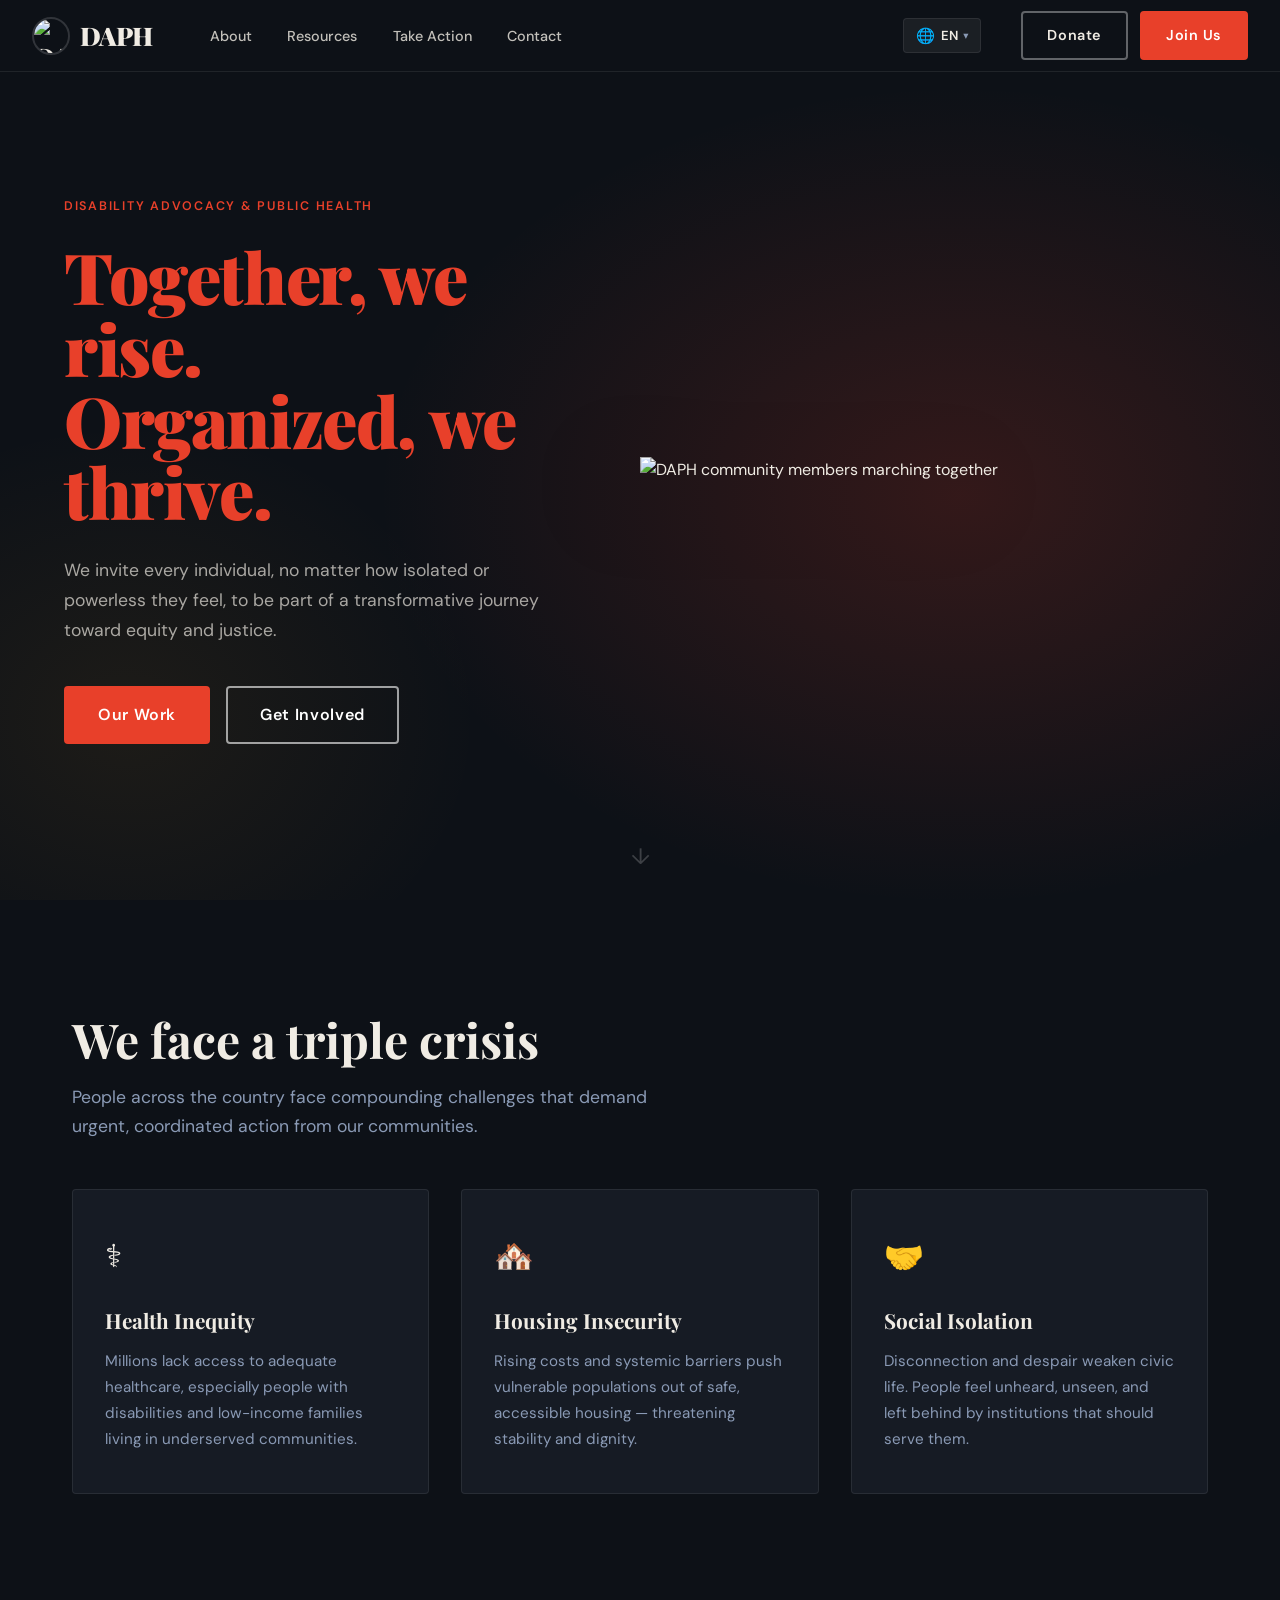
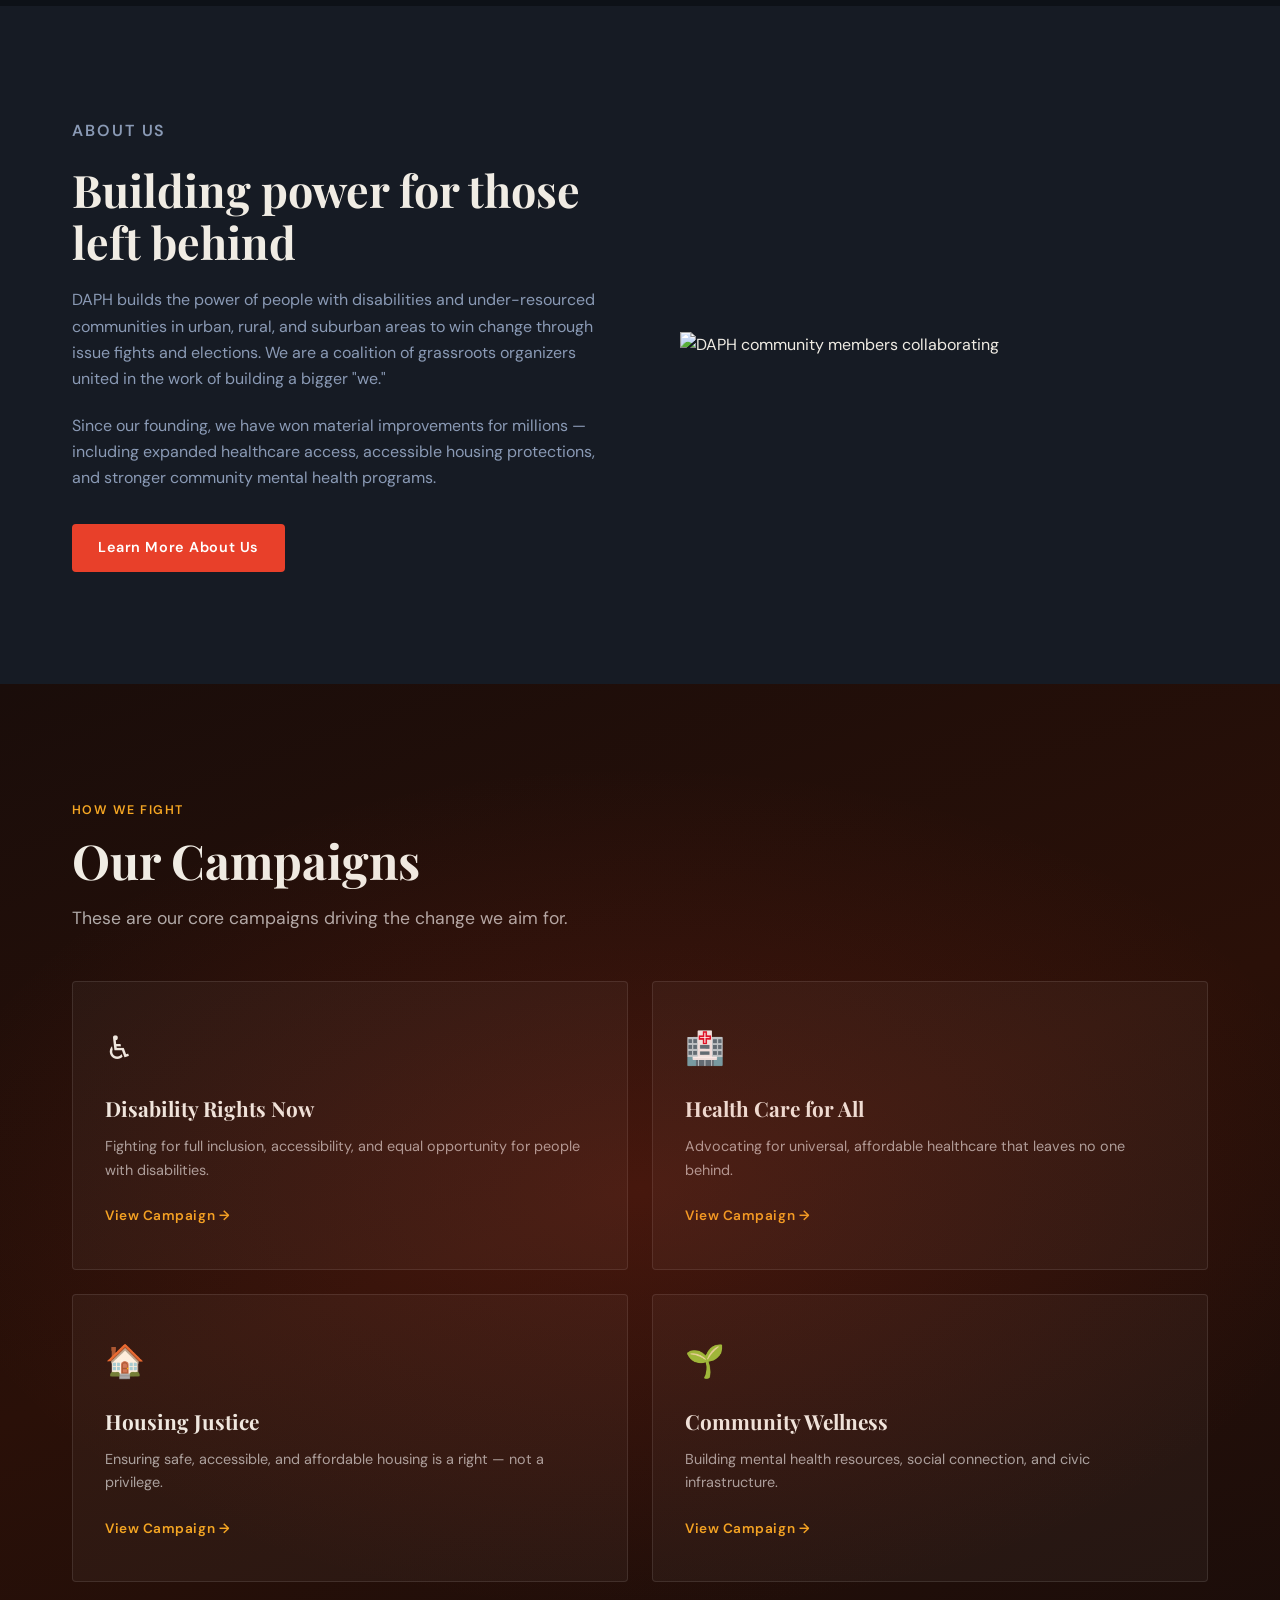
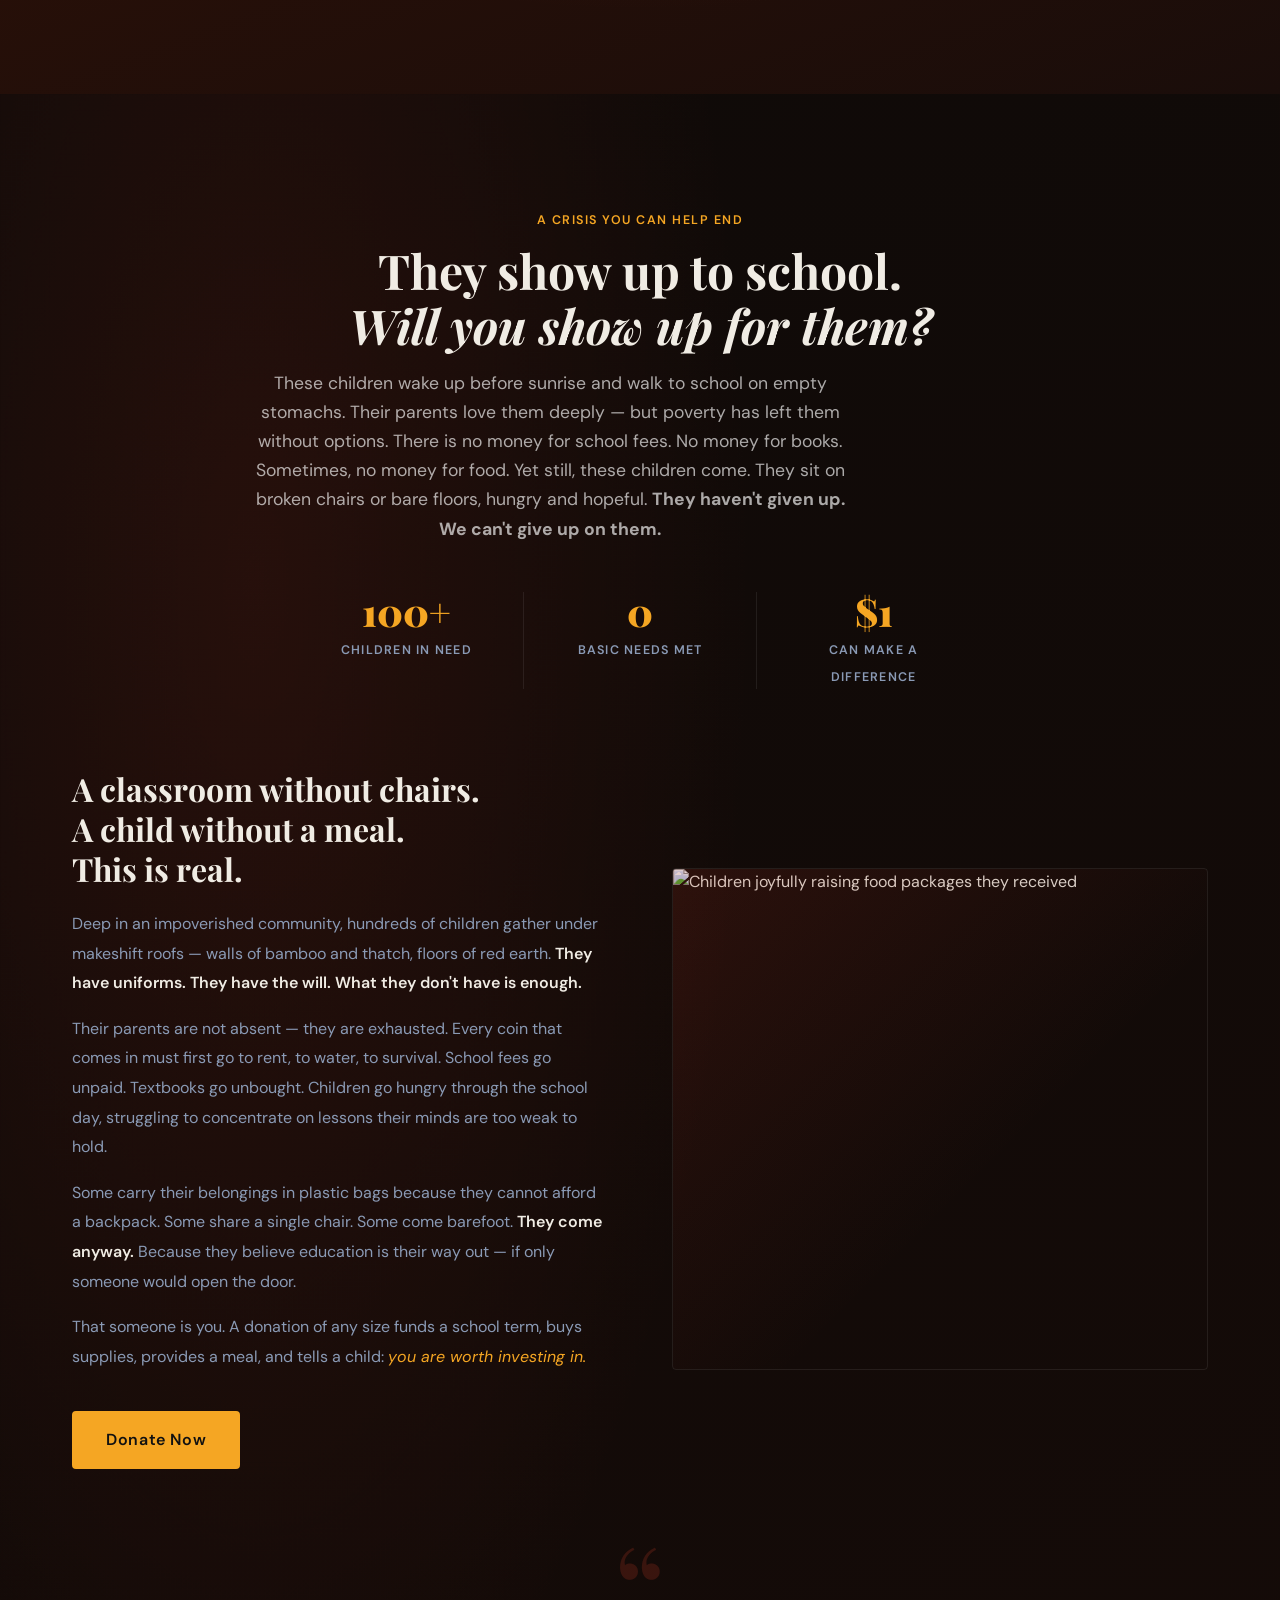
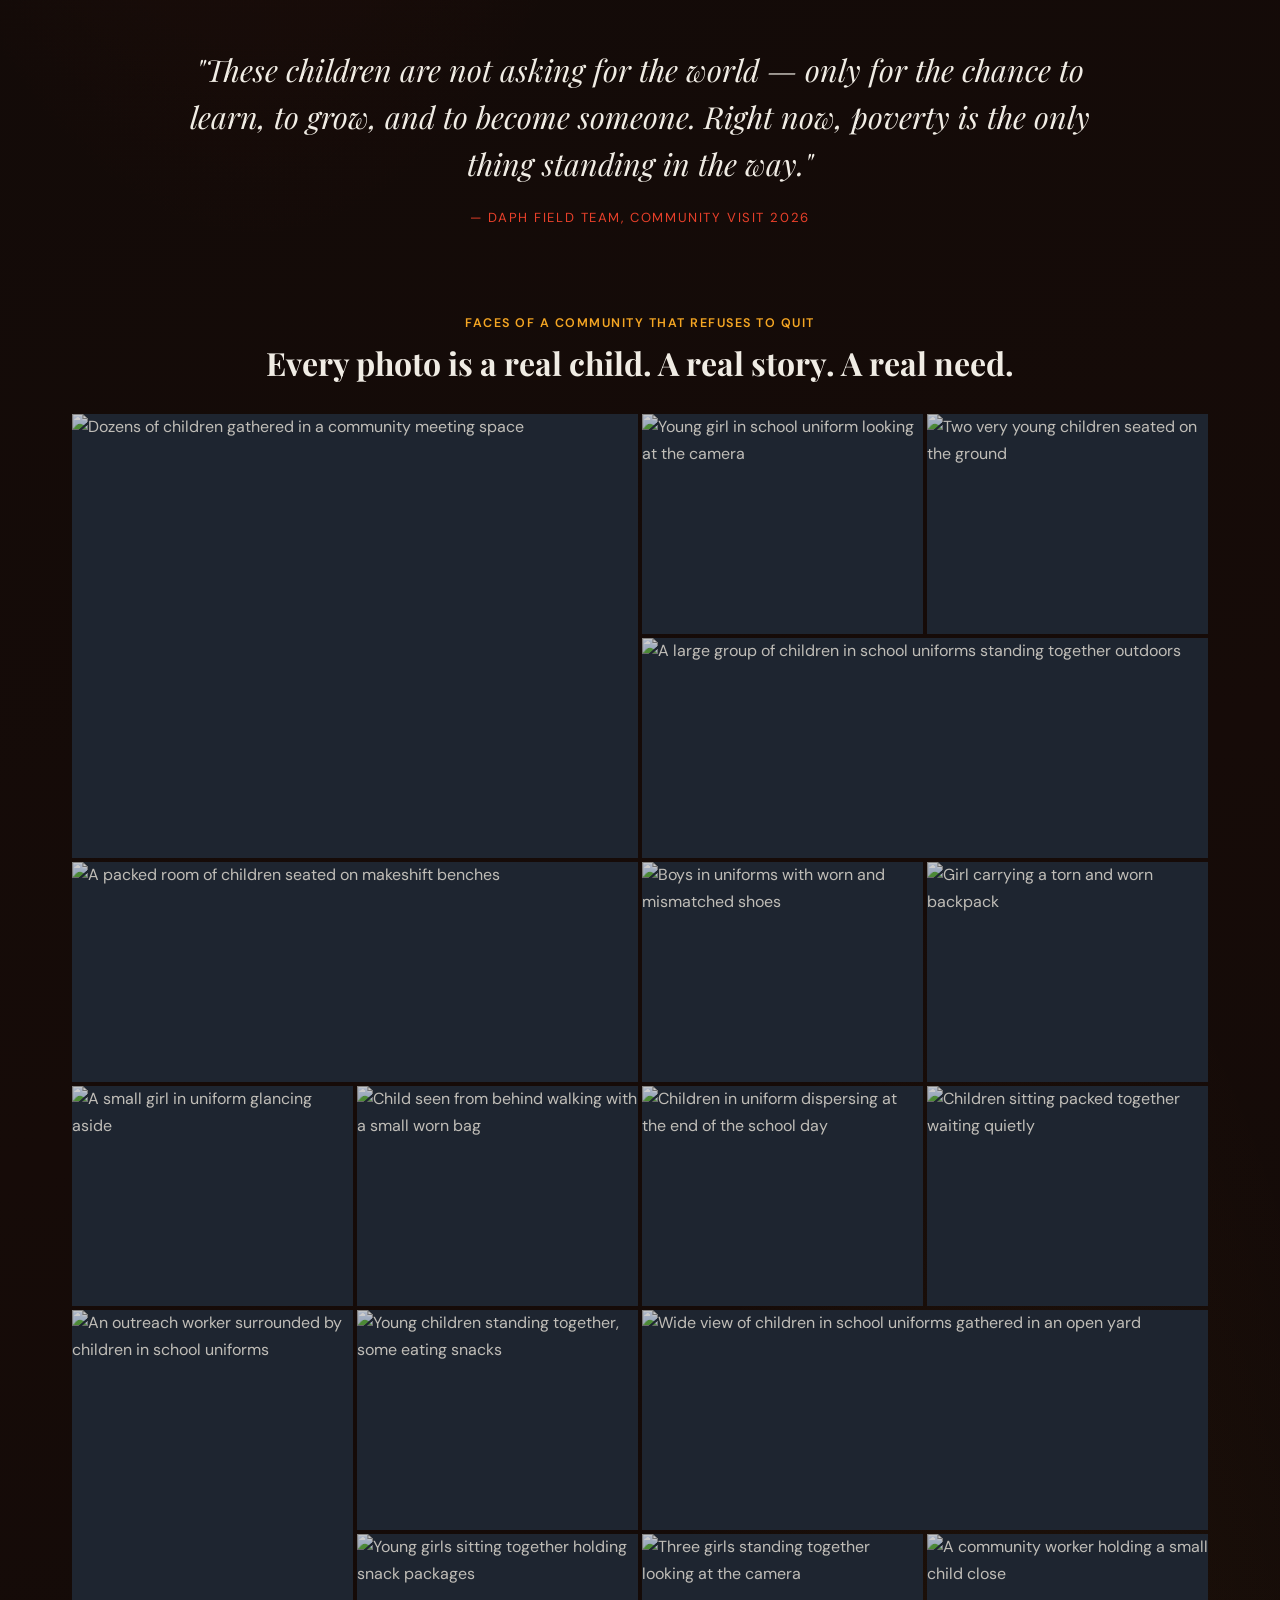
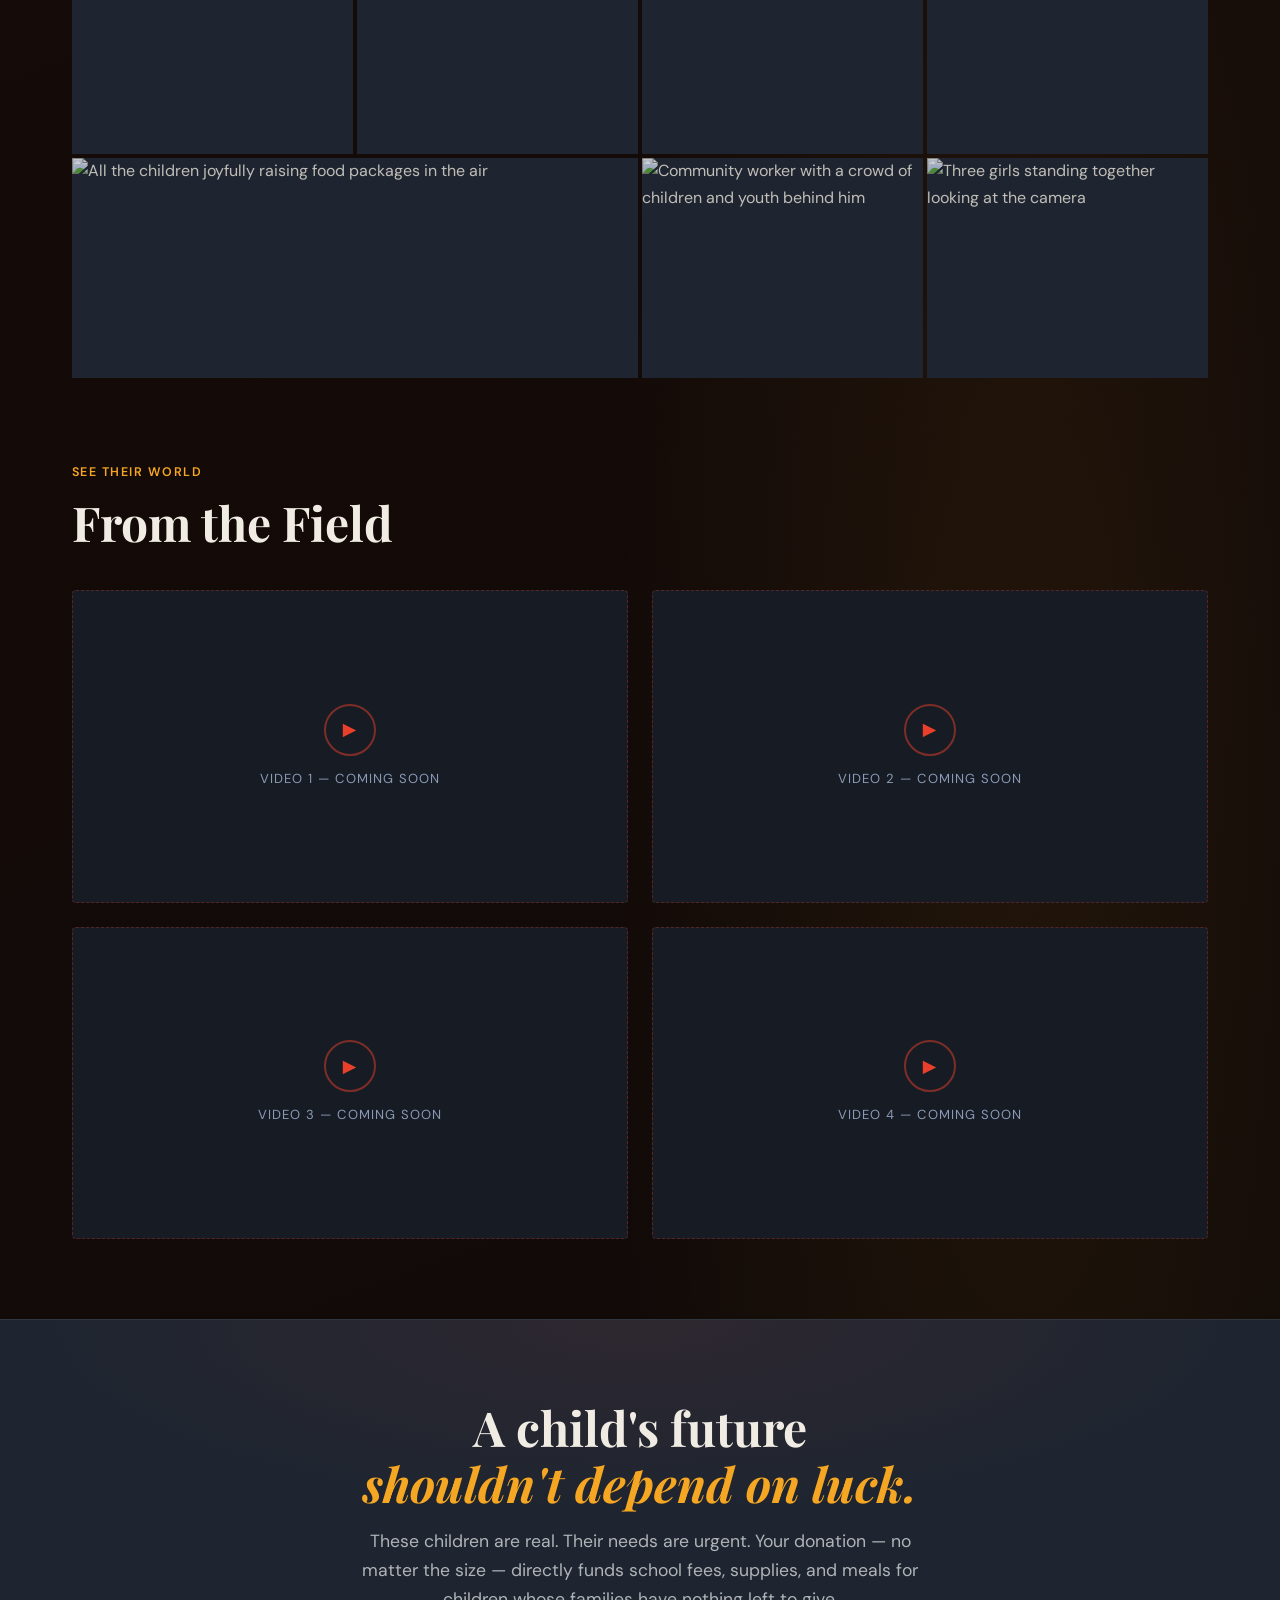
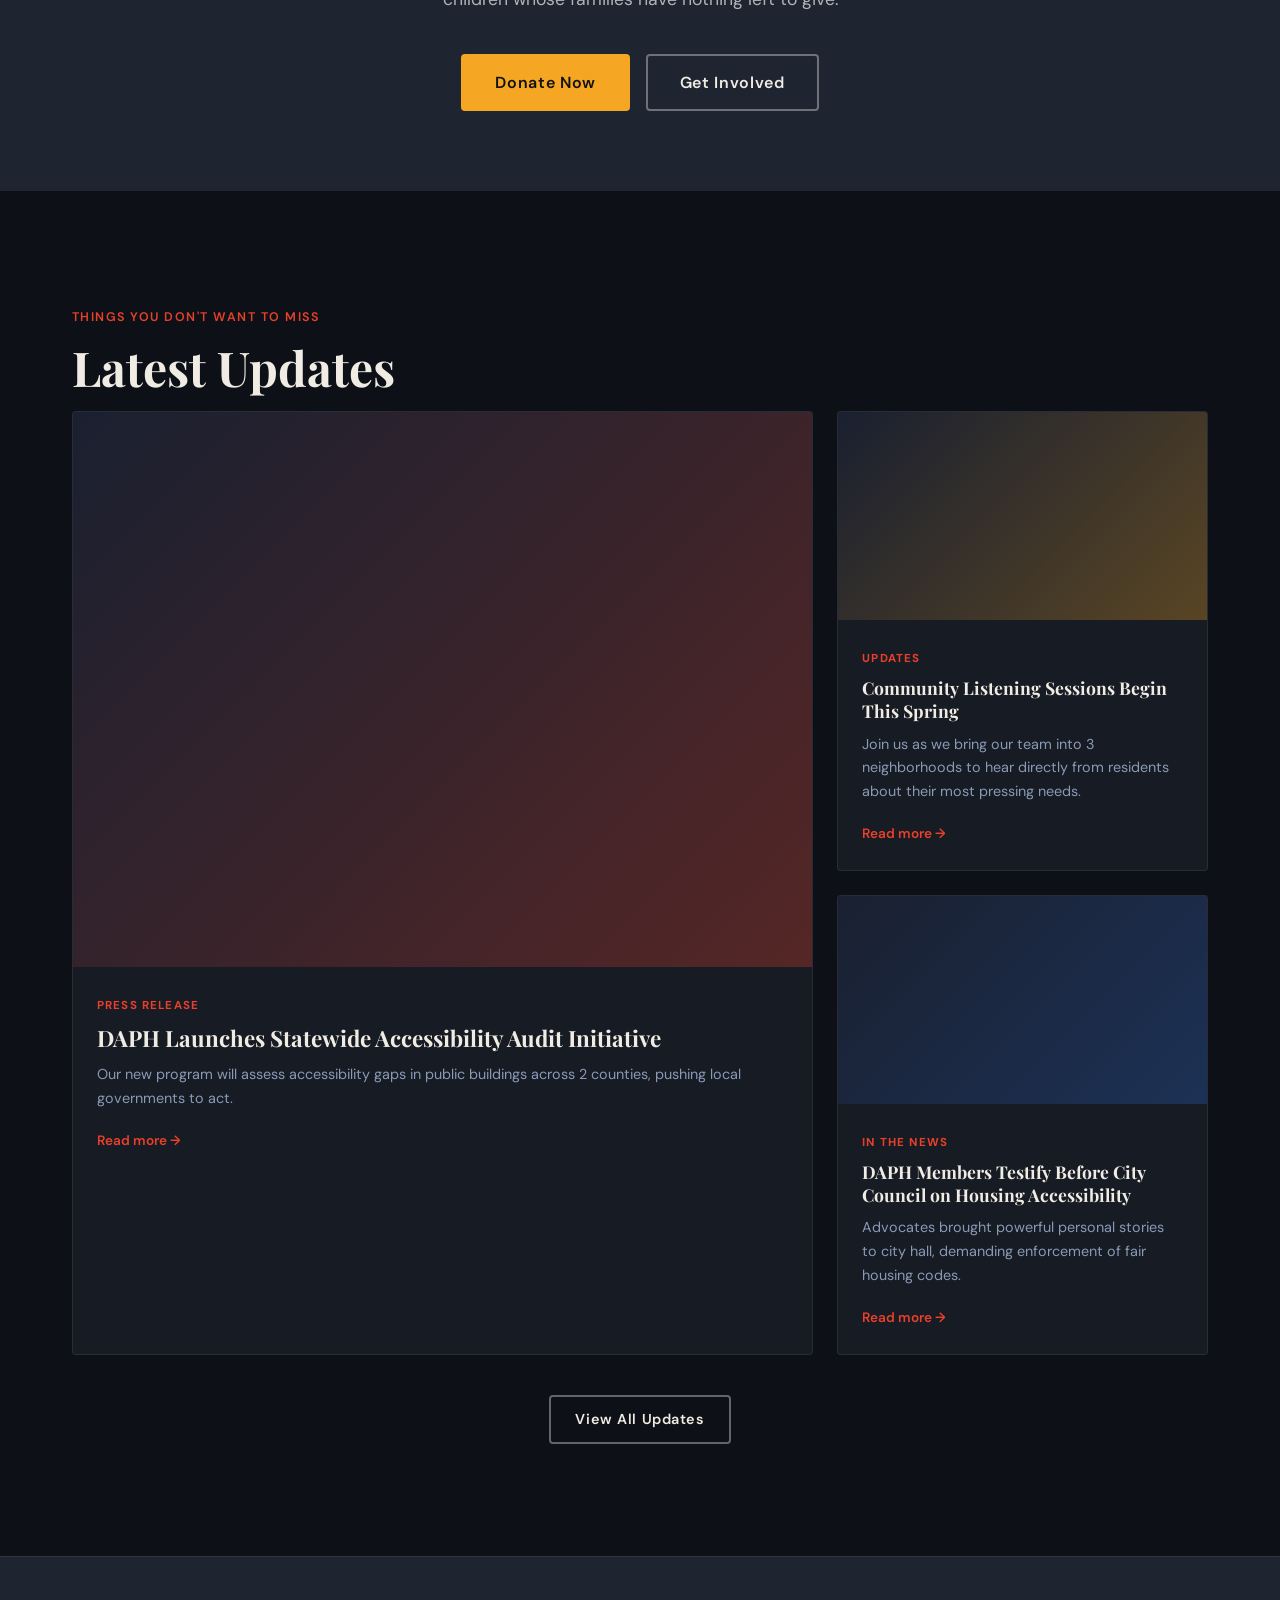
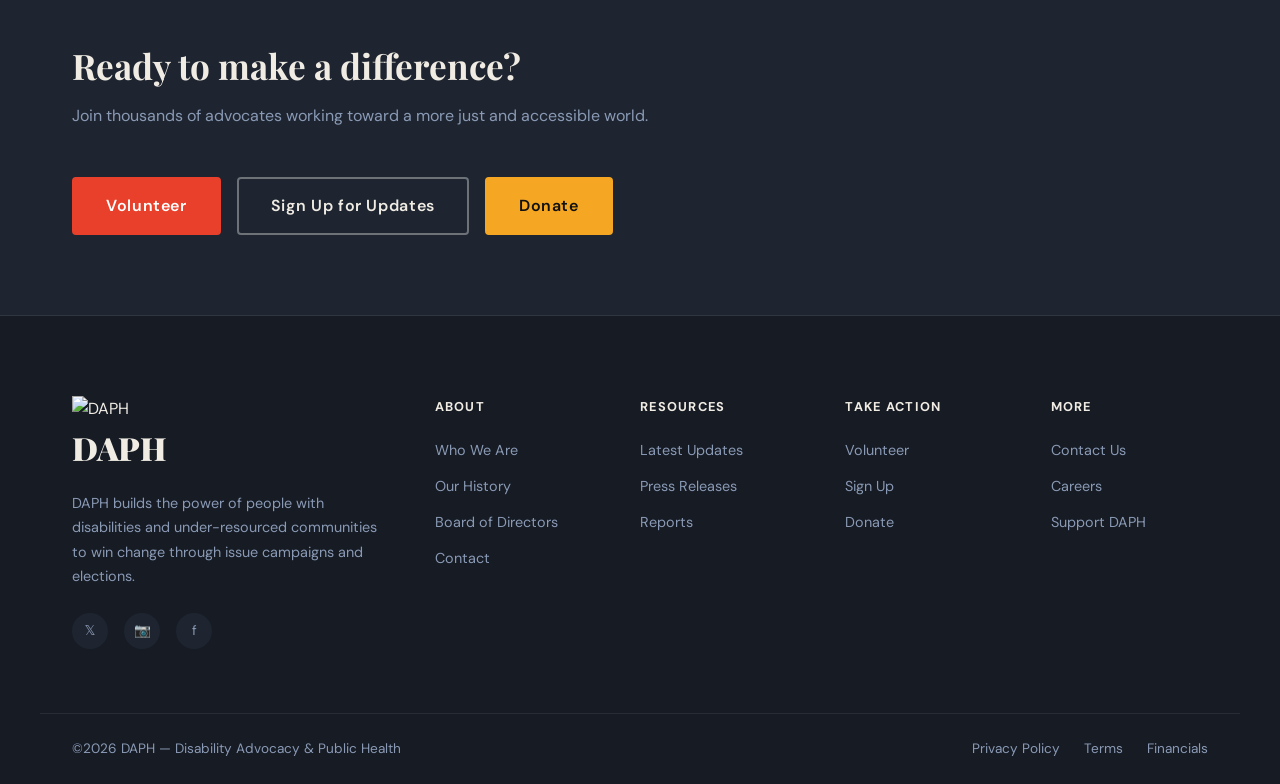
==== index.html @ 79fcbf6e "more images" ====
<!doctype html>
<html lang="en">
  <head>
    <meta charset="UTF-8" />
    <meta name="viewport" content="width=device-width, initial-scale=1.0" />
    <title>DAPH — Together We Rise</title>
    <link rel="preconnect" href="https://fonts.googleapis.com" />
    <link rel="preconnect" href="https://fonts.gstatic.com" crossorigin />
    <link
      href="https://fonts.googleapis.com/css2?family=Playfair+Display:wght@700;900&family=DM+Sans:wght@400;500;600&display=swap"
      rel="stylesheet"
    />
    <link rel="stylesheet" href="css/style.css" />
  </head>
  <body>
    <!-- ===== NAVBAR ===== -->
    <header class="navbar" id="navbar">
      <div class="navbar__inner">
        <a href="index.html" class="navbar__logo">
          <img
            src="assets/images/logo1.png"
            alt="DAPH logo"
            class="navbar__logo-img"
          />
          DAPH
        </a>

        <nav class="navbar__nav" id="mainNav">
          <ul class="nav-list">
            <li class="nav-item has-dropdown">
              <a href="about.html" data-i18n="nav.about">About</a>
              <ul class="dropdown">
                <li>
                  <a href="about.html#who" data-i18n="nav.who">Who We Are</a>
                </li>
                <li>
                  <a href="about.html#history" data-i18n="nav.history"
                    >Our History</a
                  >
                </li>
                <li>
                  <a href="about.html#board" data-i18n="nav.board"
                    >Board of Directors</a
                  >
                </li>
              </ul>
            </li>

            <li class="nav-item has-dropdown">
              <a href="news.html" data-i18n="nav.resources">Resources</a>
              <ul class="dropdown">
                <li>
                  <a href="news.html" data-i18n="nav.updates">Latest Updates</a>
                </li>
                <li>
                  <a href="news.html#press" data-i18n="nav.press"
                    >Press Releases</a
                  >
                </li>
                <li>
                  <a href="news.html#reports" data-i18n="nav.reports"
                    >Reports</a
                  >
                </li>
              </ul>
            </li>

            <li class="nav-item has-dropdown">
              <a href="volunteer.html" data-i18n="nav.action">Take Action</a>
              <ul class="dropdown">
                <li>
                  <a href="volunteer.html" data-i18n="nav.volunteer"
                    >Volunteer</a
                  >
                </li>
                <li>
                  <a href="volunteer.html#signup" data-i18n="nav.signup"
                    >Sign Up</a
                  >
                </li>
                <li><a href="donate.html" data-i18n="nav.donate">Donate</a></li>
              </ul>
            </li>

            <li class="nav-item">
              <a href="contact.html" data-i18n="nav.contact">Contact</a>
            </li>
          </ul>
        </nav>

        <!-- Language Switcher -->
        <div class="lang-switcher" id="langSwitcher">
          <button
            class="lang-switcher__btn"
            id="langBtn"
            aria-label="Change language"
          >
            <span class="lang-switcher__globe">🌐</span>
            <span class="lang-switcher__current" id="langCurrent">EN</span>
            <span class="lang-switcher__arrow">▾</span>
          </button>
          <ul class="lang-switcher__dropdown" id="langDropdown">
            <li><button data-lang="en" class="active">🇺🇸 English</button></li>
            <li><button data-lang="es">🇪🇸 Español</button></li>
            <li><button data-lang="fr">🇫🇷 Français</button></li>
            <li><button data-lang="ht">🇭🇹 Kreyòl Ayisyen</button></li>
          </ul>
        </div>

        <div class="navbar__cta">
          <a href="donate.html" class="btn btn--outline" data-i18n="nav.donate"
            >Donate</a
          >
          <a href="volunteer.html" class="btn btn--primary" data-i18n="cta.join"
            >Join Us</a
          >
        </div>

        <button class="hamburger" id="hamburger" aria-label="Toggle menu">
          <span></span><span></span><span></span>
        </button>
      </div>
    </header>

    <!-- ===== HERO ===== -->
    <div style="background: var(--color-bg); overflow: hidden">
      <section class="hero" id="home">
        <div class="hero__bg"></div>
        <div class="hero__content">
          <p class="hero__eyebrow" data-i18n="hero.eyebrow">
            Disability Advocacy &amp; Public Health
          </p>
          <h1 class="hero__heading">
            <span data-i18n="hero.heading">Together, we rise.</span><br />
            <span class="hero__heading-accent" data-i18n="hero.heading2"
              >Organized, we thrive.</span
            >
          </h1>
          <p class="hero__sub" data-i18n="hero.sub">
            We invite every individual, no matter how isolated or powerless they
            feel, to be part of a transformative journey toward equity and
            justice.
          </p>
          <div class="hero__actions">
            <a
              href="about.html"
              class="btn btn--primary btn--lg"
              data-i18n="hero.btnWork"
              >Our Work</a
            >
            <a
              href="volunteer.html"
              class="btn btn--outline-light btn--lg"
              data-i18n="hero.btnInvolved"
              >Get Involved</a
            >
          </div>
        </div>
        <div class="hero__image">
          <img
            src="assets/images/daph3.png"
            alt="DAPH community members marching together"
          />
        </div>
        <div class="hero__scroll-hint">↓</div>
      </section>
    </div>

    <!-- ===== TRIPLE CRISIS ===== -->
    <section class="crisis" id="issues">
      <div class="container">
        <h2 class="section-heading" data-i18n="crisis.heading">
          We face a triple crisis
        </h2>
        <p class="section-sub" data-i18n="crisis.sub">
          People across the country face compounding challenges that demand
          urgent, coordinated action from our communities.
        </p>
        <div class="crisis__grid">
          <div class="crisis__card">
            <div class="crisis__icon">⚕️</div>
            <h3 data-i18n="crisis.card1.title">Health Inequity</h3>
            <p data-i18n="crisis.card1.body">
              Millions lack access to adequate healthcare, especially people
              with disabilities and low-income families living in underserved
              communities.
            </p>
          </div>
          <div class="crisis__card">
            <div class="crisis__icon">🏘️</div>
            <h3 data-i18n="crisis.card2.title">Housing Insecurity</h3>
            <p data-i18n="crisis.card2.body">
              Rising costs and systemic barriers push vulnerable populations out
              of safe, accessible housing — threatening stability and dignity.
            </p>
          </div>
          <div class="crisis__card">
            <div class="crisis__icon">🤝</div>
            <h3 data-i18n="crisis.card3.title">Social Isolation</h3>
            <p data-i18n="crisis.card3.body">
              Disconnection and despair weaken civic life. People feel unheard,
              unseen, and left behind by institutions that should serve them.
            </p>
          </div>
        </div>
      </div>
    </section>

    <!-- ===== ABOUT PREVIEW ===== -->
    <section class="about" id="about">
      <div class="container about__inner">
        <div class="about__text">
          <p class="label" data-i18n="about.label">About Us</p>
          <h2 data-i18n="about.heading">
            Building power for those left behind
          </h2>
          <p data-i18n="about.body1">
            DAPH builds the power of people with disabilities and
            under-resourced communities in urban, rural, and suburban areas to
            win change through issue fights and elections. We are a coalition of
            grassroots organizers united in the work of building a bigger "we."
          </p>
          <p data-i18n="about.body2">
            Since our founding, we have won material improvements for millions —
            including expanded healthcare access, accessible housing
            protections, and stronger community mental health programs.
          </p>
          <a href="about.html" class="btn btn--primary" data-i18n="about.btn"
            >Learn More About Us</a
          >
        </div>
        <div class="about__image">
          <img
            src="assets/images/daph-community4.png"
            alt="DAPH community members collaborating"
            style="mix-blend-mode: lighten"
          />
        </div>
      </div>
    </section>

    <!-- ===== CAMPAIGNS ===== -->
    <section class="campaigns" id="work">
      <div class="container">
        <p class="label label--light" data-i18n="campaigns.label">
          How We Fight
        </p>
        <h2
          class="section-heading section-heading--light"
          data-i18n="campaigns.heading"
        >
          Our Campaigns
        </h2>
        <p class="section-sub section-sub--light" data-i18n="campaigns.sub">
          These are our core campaigns driving the change we aim for.
        </p>
        <div class="campaigns__grid">
          <a href="about.html" class="campaign-card">
            <div class="campaign-card__icon">♿</div>
            <h3 data-i18n="campaigns.card1.title">Disability Rights Now</h3>
            <p data-i18n="campaigns.card1.body">
              Fighting for full inclusion, accessibility, and equal opportunity
              for people with disabilities.
            </p>
            <span class="campaign-card__link" data-i18n="campaigns.view"
              >View Campaign →</span
            >
          </a>
          <a href="about.html" class="campaign-card">
            <div class="campaign-card__icon">🏥</div>
            <h3 data-i18n="campaigns.card2.title">Health Care for All</h3>
            <p data-i18n="campaigns.card2.body">
              Advocating for universal, affordable healthcare that leaves no one
              behind.
            </p>
            <span class="campaign-card__link" data-i18n="campaigns.view"
              >View Campaign →</span
            >
          </a>
          <a href="about.html" class="campaign-card">
            <div class="campaign-card__icon">🏠</div>
            <h3 data-i18n="campaigns.card3.title">Housing Justice</h3>
            <p data-i18n="campaigns.card3.body">
              Ensuring safe, accessible, and affordable housing is a right — not
              a privilege.
            </p>
            <span class="campaign-card__link" data-i18n="campaigns.view"
              >View Campaign →</span
            >
          </a>
          <a href="about.html" class="campaign-card">
            <div class="campaign-card__icon">🌱</div>
            <h3 data-i18n="campaigns.card4.title">Community Wellness</h3>
            <p data-i18n="campaigns.card4.body">
              Building mental health resources, social connection, and civic
              infrastructure.
            </p>
            <span class="campaign-card__link" data-i18n="campaigns.view"
              >View Campaign →</span
            >
          </a>
        </div>
      </div>
    </section>
    <!-- ===== CHILDREN IN NEED ===== -->
    <section class="children" id="children">
      <div class="container">
        <!-- Header -->
        <div class="children__header">
          <p class="label label--light">A Crisis You Can Help End</p>
          <h2 class="section-heading section-heading--light">
            They show up to school.<br />
            <em>Will you show up for them?</em>
          </h2>
          <p class="section-sub section-sub--light">
            These children wake up before sunrise and walk to school on empty
            stomachs. Their parents love them deeply — but poverty has left them
            without options. There is no money for school fees. No money for
            books. Sometimes, no money for food. Yet still, these children come.
            They sit on broken chairs or bare floors, hungry and hopeful.
            <strong>They haven't given up. We can't give up on them.</strong>
          </p>
        </div>

        <!-- Stats -->
        <div class="children__stats">
          <div class="children__stat">
            <span class="children__stat-num">100+</span>
            <span class="children__stat-label">Children in Need</span>
          </div>
          <div class="children__stat">
            <span class="children__stat-num">0</span>
            <span class="children__stat-label">Basic Needs Met</span>
          </div>
          <div class="children__stat">
            <span class="children__stat-num">$1</span>
            <span class="children__stat-label">Can Make a Difference</span>
          </div>
        </div>

        <!-- Narrative + Hero Image -->
        <div class="children__narrative">
          <div class="children__story">
            <h3>
              A classroom without chairs.<br />A child without a meal.<br />This
              is real.
            </h3>
            <p>
              Deep in an impoverished community, hundreds of children gather
              under makeshift roofs — walls of bamboo and thatch, floors of red
              earth.
              <strong
                >They have uniforms. They have the will. What they don't have is
                enough.</strong
              >
            </p>
            <p>
              Their parents are not absent — they are exhausted. Every coin that
              comes in must first go to rent, to water, to survival. School fees
              go unpaid. Textbooks go unbought. Children go hungry through the
              school day, struggling to concentrate on lessons their minds are
              too weak to hold.
            </p>
            <p>
              Some carry their belongings in plastic bags because they cannot
              afford a backpack. Some share a single chair. Some come barefoot.
              <strong>They come anyway.</strong> Because they believe education
              is their way out — if only someone would open the door.
            </p>
            <p>
              That someone is you. A donation of any size funds a school term,
              buys supplies, provides a meal, and tells a child:
              <em class="children__accent">you are worth investing in.</em>
            </p>
            <a href="donate.html" class="btn btn--accent btn--lg">Donate Now</a>
          </div>
          <div class="children__hero-img">
            <img
              src="assets/images/children/PHOTO-2026-03-30-09-11-39_4_.jpeg"
              alt="Children joyfully raising food packages they received"
            />
          </div>
        </div>

        <!-- Quote Callout -->
        <div class="children__quote">
          <blockquote>
            "These children are not asking for the world — only for the chance
            to learn, to grow, and to become someone. Right now, poverty is the
            only thing standing in the way."
          </blockquote>
          <cite>— DAPH Field Team, Community Visit 2026</cite>
        </div>

        <!-- Gallery Header -->
        <div class="children__gallery-header">
          <p class="label label--light">
            Faces of a Community That Refuses to Quit
          </p>
          <h3 class="section-heading section-heading--light">
            Every photo is a real child. A real story. A real need.
          </h3>
        </div>

        <!-- Photo Grid — 19 images, 4-column, zero empty cells
             Row layout (cols must sum to 4 per row):
             R1:  large(2) + 1 + 1          = 4  [large spans 2 rows → occupies R1+R2 cols 1-2]
             R2:  (large cont.) + wide(2)   = 4
             R3:  wide(2) + 1 + 1           = 4
             R4:  1 + 1 + 1 + 1             = 4
             R5:  tall(1, 2rows) + 1 + wide(2) = 4  [tall spans R5+R6 col 1]
             R6:  (tall cont.) + 1 + 1 + 1  = 4
             R7:  wide(2) + 1 + 1           = 4
        -->
        <div class="children__grid">
          <!-- R1+R2: large (cols 1-2, rows 1-2) | R1 col3 | R1 col4 -->
          <div class="children__cell children__cell--large">
            <img
              src="assets/images/children/PHOTO-2026-03-30-09-11-38_5_.jpeg"
              alt="Dozens of children gathered in a community meeting space"
            />
            <div class="children__cell-caption">
              A single gathering holds over a hundred children — all waiting for
              a chance at school.
            </div>
          </div>
          <div class="children__cell">
            <img
              src="assets/images/children/PHOTO-2026-03-30-09-11-39.jpeg"
              alt="Young girl in school uniform looking at the camera"
            />
            <div class="children__cell-caption">
              She arrives in her uniform every morning. She has no desk to sit
              at.
            </div>
          </div>
          <div class="children__cell">
            <img
              src="assets/images/children/PHOTO-2026-03-30-09-11-38_4_.jpeg"
              alt="Two very young children seated on the ground"
            />
            <div class="children__cell-caption">
              Too young to understand why, old enough to feel it.
            </div>
          </div>

          <!-- R2 cont: (large still occupies cols 1-2) | wide (cols 3-4) -->
          <div class="children__cell children__cell--wide">
            <img
              src="assets/images/children/PHOTO-2026-03-30-09-11-38.jpeg"
              alt="A large group of children in school uniforms standing together outdoors"
            />
            <div class="children__cell-caption">
              Dozens of students — each one a future waiting to be funded.
            </div>
          </div>

          <!-- R3: wide(cols 1-2) | 1 | 1 -->
          <div class="children__cell children__cell--wide">
            <img
              src="assets/images/children/PHOTO-2026-03-30-09-11-38_3_.jpeg"
              alt="A packed room of children seated on makeshift benches"
            />
            <div class="children__cell-caption">
              A room full of children — the only classroom they have.
            </div>
          </div>
          <div class="children__cell">
            <img
              src="assets/images/children/PHOTO-2026-03-30-09-11-37_3_.jpeg"
              alt="Boys in uniforms with worn and mismatched shoes"
            />
            <div class="children__cell-caption">
              Their shoes tell the whole story — worn through, mismatched, but
              still here.
            </div>
          </div>
          <div class="children__cell">
            <img
              src="assets/images/children/PHOTO-2026-03-30-09-11-38_1_.jpeg"
              alt="Girl carrying a torn and worn backpack"
            />
            <div class="children__cell-caption">
              Her backpack is falling apart. She carries it anyway.
            </div>
          </div>

          <!-- R4: 1 + 1 + 1 + 1 -->
          <div class="children__cell">
            <img
              src="assets/images/children/PHOTO-2026-03-30-09-11-39_1_.jpeg"
              alt="A small girl in uniform glancing aside"
            />
            <div class="children__cell-caption">
              She showed up. That takes more courage than most of us will ever
              know.
            </div>
          </div>
          <div class="children__cell">
            <img
              src="assets/images/children/PHOTO-2026-03-30-09-11-39_2_.jpeg"
              alt="Child seen from behind walking with a small worn bag"
            />
            <div class="children__cell-caption">
              Walking to school with everything they own in a single bag.
            </div>
          </div>
          <div class="children__cell">
            <img
              src="assets/images/children/PHOTO-2026-03-30-09-11-38_2_.jpeg"
              alt="Children in uniform dispersing at the end of the school day"
            />
            <div class="children__cell-caption">
              At the end of the day, they walk home to uncertain meals and
              uncertain tomorrows.
            </div>
          </div>
          <div class="children__cell">
            <img
              src="assets/images/children/PHOTO-2026-03-30-09-11-38_7_.jpeg"
              alt="Children sitting packed together waiting quietly"
            />
            <div class="children__cell-caption">
              They wait. Patient, quiet. Hoping today someone will say yes.
            </div>
          </div>

          <!-- R5+R6: tall (col 1, rows 5-6) | R5 col2 | wide (cols 3-4) -->
          <div class="children__cell children__cell--tall">
            <img
              src="assets/images/children/PHOTO-2026-03-30-09-11-36.jpeg"
              alt="An outreach worker surrounded by children in school uniforms"
            />
            <div class="children__cell-caption">
              Meeting them where they are — on the red-earth roads they walk
              every day.
            </div>
          </div>
          <div class="children__cell">
            <img
              src="assets/images/children/PHOTO-2026-03-30-09-11-38_6_.jpeg"
              alt="Young children standing together, some eating snacks"
            />
            <div class="children__cell-caption">
              For some, the snack they receive here is the only food they'll eat
              today.
            </div>
          </div>
          <div class="children__cell children__cell--wide">
            <img
              src="assets/images/children/PHOTO-2026-03-30-09-11-37.jpeg"
              alt="Wide view of children in school uniforms gathered in an open yard"
            />
            <div class="children__cell-caption">
              This many children. This many futures. This much potential — if
              only we act.
            </div>
          </div>

          <!-- R6 cont: (tall still col 1) | 1 + 1 + 1 -->
          <div class="children__cell">
            <img
              src="assets/images/children/PHOTO-2026-03-30-09-11-39_3_.jpeg"
              alt="Young girls sitting together holding snack packages"
            />
            <div class="children__cell-caption">
              Side by side — because together, there's at least warmth.
            </div>
          </div>
          <div class="children__cell">
            <img
              src="assets/images/children/PHOTO-2026-03-30-09-11-37_1_.jpeg"
              alt="Three girls standing together looking at the camera"
            />
            <div class="children__cell-caption">
              Three friends. Three school fees their families cannot pay.
            </div>
          </div>
          <div class="children__cell">
            <img
              src="assets/images/children/PHOTO-2026-03-30-09-11-37_4_.jpeg"
              alt="A community worker holding a small child close"
            />
            <div class="children__cell-caption">
              Every child deserves someone who shows up for them. You can be
              that person.
            </div>
          </div>

          <!-- R7: wide(cols 1-2) | 1 | 1 -->
          <div class="children__cell children__cell--wide">
            <img
              src="assets/images/children/PHOTO-2026-03-30-09-11-39_4_.jpeg"
              alt="All the children joyfully raising food packages in the air"
            />
            <div class="children__cell-caption">
              This is what hope looks like. Imagine what it looks like when they
              receive a school term instead.
            </div>
          </div>
          <div class="children__cell">
            <img
              src="assets/images/children/PHOTO-2026-03-30-09-11-37_2_.jpeg"
              alt="Community worker with a crowd of children and youth behind him"
            />
            <div class="children__cell-caption">
              One worker. Hundreds of children. We need more hands on deck.
            </div>
          </div>
          <div class="children__cell">
            <img
              src="assets/images/children/PHOTO-2026-03-30-09-11-37_1_.jpeg"
              alt="Three girls standing together looking at the camera"
            />
            <div class="children__cell-caption">
              Three friends. Three school fees their families cannot pay.
            </div>
          </div>
        </div>
        <!-- /.children__grid -->

        <!-- Video Section -->
        <div class="children__videos">
          <p class="label label--light">See Their World</p>
          <h3 class="section-heading section-heading--light">From the Field</h3>
          <div class="children__video-grid">
            <!--
              When your videos are ready, replace each placeholder below with either:
              A) Local file:
                 <video controls poster="assets/images/children/thumb1.jpg" class="children__video-embed">
                   <source src="assets/videos/children-1.mp4" type="video/mp4">
                 </video>
              B) YouTube/Vimeo:
                 <iframe class="children__video-embed" src="https://www.youtube.com/embed/YOUR_ID"
                   allowfullscreen style="border:none;"></iframe>
            -->
            <div class="children__video-placeholder">
              <div class="children__play-icon">▶</div>
              <span>Video 1 — Coming Soon</span>
            </div>
            <div class="children__video-placeholder">
              <div class="children__play-icon">▶</div>
              <span>Video 2 — Coming Soon</span>
            </div>
            <div class="children__video-placeholder">
              <div class="children__play-icon">▶</div>
              <span>Video 3 — Coming Soon</span>
            </div>
            <div class="children__video-placeholder">
              <div class="children__play-icon">▶</div>
              <span>Video 4 — Coming Soon</span>
            </div>
          </div>
        </div>
      </div>
      <!-- /.container -->

      <!-- Donate CTA — full bleed -->
      <div class="children__cta">
        <div class="container">
          <h2 class="section-heading section-heading--light">
            A child's future<br />
            <em>shouldn't depend on luck.</em>
          </h2>
          <p class="section-sub section-sub--light">
            These children are real. Their needs are urgent. Your donation — no
            matter the size — directly funds school fees, supplies, and meals
            for children whose families have nothing left to give.
          </p>
          <div class="children__cta-buttons">
            <a href="donate.html" class="btn btn--accent btn--lg">Donate Now</a>
            <a href="volunteer.html" class="btn btn--outline btn--lg"
              >Get Involved</a
            >
          </div>
        </div>
      </div>
    </section>
    <!-- ===== NEWS PREVIEW ===== -->
    <section class="news" id="news">
      <div class="container">
        <p class="label" data-i18n="news.label">
          Things you don't want to miss
        </p>
        <h2 class="section-heading" data-i18n="news.heading">Latest Updates</h2>
        <div class="news__grid">
          <article class="news-card news-card--featured">
            <div class="news-card__img news-card__img--1"></div>
            <div class="news-card__body">
              <span class="news-card__tag" data-i18n="news.tag1"
                >Press Release</span
              >
              <h3>
                <a href="news.html" data-i18n="news.story1.title"
                  >DAPH Launches Statewide Accessibility Audit Initiative</a
                >
              </h3>
              <p data-i18n="news.story1.body">
                Our new program will assess accessibility gaps in public
                buildings across 2 counties, pushing local governments to act.
              </p>
              <a
                href="news.html"
                class="news-card__more"
                data-i18n="news.readMore"
                >Read more →</a
              >
            </div>
          </article>
          <article class="news-card">
            <div class="news-card__img news-card__img--2"></div>
            <div class="news-card__body">
              <span class="news-card__tag" data-i18n="news.tag2">Updates</span>
              <h3>
                <a href="news.html" data-i18n="news.story2.title"
                  >Community Listening Sessions Begin This Spring</a
                >
              </h3>
              <p data-i18n="news.story2.body">
                Join us as we bring our team into 3 neighborhoods to hear
                directly from residents about their most pressing needs.
              </p>
              <a
                href="news.html"
                class="news-card__more"
                data-i18n="news.readMore"
                >Read more →</a
              >
            </div>
          </article>
          <article class="news-card">
            <div class="news-card__img news-card__img--3"></div>
            <div class="news-card__body">
              <span class="news-card__tag" data-i18n="news.tag3"
                >In The News</span
              >
              <h3>
                <a href="news.html" data-i18n="news.story3.title"
                  >DAPH Members Testify Before City Council on Housing
                  Accessibility</a
                >
              </h3>
              <p data-i18n="news.story3.body">
                Advocates brought powerful personal stories to city hall,
                demanding enforcement of fair housing codes.
              </p>
              <a
                href="news.html"
                class="news-card__more"
                data-i18n="news.readMore"
                >Read more →</a
              >
            </div>
          </article>
        </div>
        <div class="news__cta">
          <a href="news.html" class="btn btn--outline" data-i18n="news.viewAll"
            >View All Updates</a
          >
        </div>
      </div>
    </section>

    <!-- ===== CTA BAND ===== -->
    <section class="cta-band" id="action">
      <div class="container cta-band__inner">
        <div>
          <h2 data-i18n="cta.heading">Ready to make a difference?</h2>
          <p data-i18n="cta.sub">
            Join thousands of advocates working toward a more just and
            accessible world.
          </p>
        </div>
        <div class="cta-band__buttons">
          <a
            href="volunteer.html"
            class="btn btn--primary btn--lg"
            data-i18n="nav.volunteer"
            >Volunteer</a
          >
          <a
            href="volunteer.html#signup"
            class="btn btn--outline btn--lg"
            data-i18n="cta.signUp"
            >Sign Up for Updates</a
          >
          <a
            href="donate.html"
            class="btn btn--accent btn--lg"
            data-i18n="nav.donate"
            >Donate</a
          >
        </div>
      </div>
    </section>

    <!-- ===== FOOTER ===== -->
    <footer class="footer" id="contact">
      <div class="container footer__inner">
        <div class="footer__brand">
          <img
            src="assets/images/logo2.png"
            alt="DAPH"
            class="footer__logo-img"
          />
          <a href="index.html" class="footer__logo">DAPH</a>
          <p data-i18n="footer.brand">
            DAPH builds the power of people with disabilities and
            under-resourced communities to win change through issue campaigns
            and elections.
          </p>
          <div class="footer__socials">
            <a href="#" aria-label="Twitter">𝕏</a>
            <a href="#" aria-label="Instagram">📷</a>
            <a href="#" aria-label="Facebook">f</a>
          </div>
        </div>
        <div class="footer__col">
          <h4 data-i18n="nav.about">About</h4>
          <ul>
            <li><a href="about.html#who" data-i18n="nav.who">Who We Are</a></li>
            <li>
              <a href="about.html#history" data-i18n="nav.history"
                >Our History</a
              >
            </li>
            <li>
              <a href="about.html#board" data-i18n="nav.board"
                >Board of Directors</a
              >
            </li>
            <li><a href="contact.html" data-i18n="nav.contact">Contact</a></li>
          </ul>
        </div>
        <div class="footer__col">
          <h4 data-i18n="nav.resources">Resources</h4>
          <ul>
            <li>
              <a href="news.html" data-i18n="nav.updates">Latest Updates</a>
            </li>
            <li>
              <a href="news.html#press" data-i18n="nav.press">Press Releases</a>
            </li>
            <li>
              <a href="news.html#reports" data-i18n="nav.reports">Reports</a>
            </li>
          </ul>
        </div>
        <div class="footer__col">
          <h4 data-i18n="nav.action">Take Action</h4>
          <ul>
            <li>
              <a href="volunteer.html" data-i18n="nav.volunteer">Volunteer</a>
            </li>
            <li>
              <a href="volunteer.html#signup" data-i18n="nav.signup">Sign Up</a>
            </li>
            <li><a href="donate.html" data-i18n="nav.donate">Donate</a></li>
          </ul>
        </div>
        <div class="footer__col">
          <h4>More</h4>
          <ul>
            <li><a href="contact.html">Contact Us</a></li>
            <li><a href="contact.html">Careers</a></li>
            <li><a href="donate.html">Support DAPH</a></li>
          </ul>
        </div>
      </div>
      <div class="footer__bottom">
        <div class="container footer__bottom-inner">
          <p data-i18n="footer.copy">
            ©2026 DAPH — Disability Advocacy &amp; Public Health
          </p>
          <div class="footer__legal">
            <a href="#" data-i18n="footer.privacy">Privacy Policy</a>
            <a href="#" data-i18n="footer.terms">Terms</a>
            <a href="#" data-i18n="footer.financials">Financials</a>
          </div>
        </div>
      </div>
    </footer>

    <script src="js/main.js"></script>
  </body>
</html>
---- css/style.css ----
/* =============================================
   DAPH Nonprofit — style.css
   Inspired by peoplesaction.org layout
   ============================================= */

/* ---------- CSS Variables ---------- */
:root {
  --color-bg: #0d1117;
  --color-surface: #161b24;
  --color-surface2: #1e2530;
  --color-primary: #e8402a; /* bold red-orange accent */
  --color-accent: #f5a623; /* warm amber CTA */
  --color-text: #f0ece4;
  --color-muted: #8a9ab5;
  --color-border: rgba(255, 255, 255, 0.08);

  --font-display: "Playfair Display", Georgia, serif;
  --font-body: "DM Sans", system-ui, sans-serif;

  --nav-height: 72px;
  --radius: 4px;
  --transition: 0.22s ease;
}

/* ---------- Reset & Base ---------- */
*,
*::before,
*::after {
  box-sizing: border-box;
  margin: 0;
  padding: 0;
}

html {
  scroll-behavior: smooth;
}

body {
  font-family: var(--font-body);
  background: var(--color-bg);
  color: var(--color-text);
  line-height: 1.65;
  overflow-x: hidden;
}

a {
  color: inherit;
  text-decoration: none;
}
img {
  display: block;
  max-width: 100%;
}
ul {
  list-style: none;
}

.container {
  max-width: 1200px;
  margin: 0 auto;
  padding: 0 2rem;
}

/* ---------- Typography helpers ---------- */
.label {
  display: inline-block;
  font-size: 0.78rem;
  font-weight: 600;
  letter-spacing: 0.12em;
  text-transform: uppercase;
  color: var(--color-primary);
  margin-bottom: 0.75rem;
}
.label--light {
  color: var(--color-accent);
}

.section-heading {
  font-family: var(--font-display);
  font-size: clamp(2rem, 4vw, 3rem);
  font-weight: 700;
  line-height: 1.15;
  margin-bottom: 1rem;
}
.section-heading--light {
  color: var(--color-text);
}

.section-sub {
  font-size: 1.1rem;
  color: var(--color-muted);
  max-width: 600px;
  margin-bottom: 3rem;
}
.section-sub--light {
  color: rgba(255, 255, 255, 0.65);
}

/* ---------- Buttons ---------- */
.btn {
  display: inline-block;
  padding: 0.65rem 1.5rem;
  font-family: var(--font-body);
  font-size: 0.9rem;
  font-weight: 600;
  letter-spacing: 0.04em;
  border-radius: var(--radius);
  border: 2px solid transparent;
  cursor: pointer;
  transition:
    background var(--transition),
    color var(--transition),
    border-color var(--transition),
    transform var(--transition);
}
.btn:hover {
  transform: translateY(-2px);
}

.btn--primary {
  background: var(--color-primary);
  color: #fff;
  border-color: var(--color-primary);
}
.btn--primary:hover {
  background: #c93520;
  border-color: #c93520;
}

.btn--accent {
  background: var(--color-accent);
  color: #111;
  border-color: var(--color-accent);
}
.btn--accent:hover {
  background: #e0951a;
  border-color: #e0951a;
}

.btn--outline {
  background: transparent;
  color: var(--color-text);
  border-color: rgba(255, 255, 255, 0.35);
}
.btn--outline:hover {
  border-color: var(--color-text);
  background: rgba(255, 255, 255, 0.05);
}

.btn--outline-light {
  background: transparent;
  color: #fff;
  border-color: rgba(255, 255, 255, 0.6);
}
.btn--outline-light:hover {
  background: rgba(255, 255, 255, 0.1);
}

.btn--lg {
  padding: 0.85rem 2rem;
  font-size: 1rem;
}

/* =============================================
   NAVBAR
   ============================================= */
.navbar {
  position: fixed;
  top: 0;
  left: 0;
  right: 0;
  height: var(--nav-height);
  z-index: 1000;
  background: var(--color-bg);
  border-bottom: 1px solid var(--color-border);
  transition:
    background var(--transition),
    box-shadow var(--transition);
}
.navbar.scrolled {
  background: rgba(13, 17, 23, 0.97);
  box-shadow: 0 2px 24px rgba(0, 0, 0, 0.5);
}

.navbar__inner {
  max-width: 1300px;
  margin: 0 auto;
  padding: 0 2rem;
  height: 100%;
  display: flex;
  align-items: center;
  gap: 2.5rem;
}

.navbar__logo {
  font-family: var(--font-display);
  font-size: 1.6rem;
  font-weight: 900;
  color: var(--color-text);
  letter-spacing: -0.02em;
  flex-shrink: 0;
  display: flex;
  align-items: center;
  gap: 0.6rem;
}

.navbar__logo-img {
  width: 38px;
  height: 38px;
  border-radius: 50%;
  object-fit: cover;
  border: 2px solid rgba(255, 255, 255, 0.15);
  flex-shrink: 0;
}

.navbar__nav {
  flex: 1;
}

.nav-list {
  display: flex;
  align-items: center;
  gap: 0;
}

.nav-item {
  position: relative;
}

.nav-item > a {
  display: block;
  padding: 0 1.1rem;
  height: var(--nav-height);
  line-height: var(--nav-height);
  font-size: 0.9rem;
  font-weight: 500;
  color: rgba(240, 236, 228, 0.8);
  transition: color var(--transition);
  white-space: nowrap;
}
.nav-item > a:hover {
  color: var(--color-text);
}

/* Dropdown */
.dropdown {
  display: none;
  position: absolute;
  top: calc(var(--nav-height) - 4px);
  left: 0;
  background: var(--color-surface);
  border: 1px solid var(--color-border);
  border-top: 2px solid var(--color-primary);
  min-width: 220px;
  border-radius: 0 0 var(--radius) var(--radius);
  box-shadow: 0 12px 40px rgba(0, 0, 0, 0.4);
  z-index: 100;
}
.has-dropdown:hover .dropdown {
  display: block;
}

.dropdown li a {
  display: block;
  padding: 0.7rem 1.25rem;
  font-size: 0.875rem;
  color: var(--color-muted);
  transition:
    color var(--transition),
    background var(--transition);
}
.dropdown li a:hover {
  color: var(--color-text);
  background: rgba(255, 255, 255, 0.04);
}

/* Nav CTA */
.navbar__cta {
  display: flex;
  align-items: center;
  gap: 0.75rem;
  flex-shrink: 0;
}

/* Language Switcher */
.lang-switcher {
  position: relative;
  flex-shrink: 0;
}
.lang-switcher__btn {
  display: flex;
  align-items: center;
  gap: 0.35rem;
  background: rgba(255, 255, 255, 0.06);
  border: 1px solid var(--color-border);
  border-radius: var(--radius);
  color: var(--color-text);
  font-family: var(--font-body);
  font-size: 0.82rem;
  font-weight: 600;
  padding: 0.4rem 0.75rem;
  cursor: pointer;
  transition:
    background var(--transition),
    border-color var(--transition);
  white-space: nowrap;
}
.lang-switcher__btn:hover {
  background: rgba(255, 255, 255, 0.1);
  border-color: rgba(255, 255, 255, 0.2);
}
.lang-switcher__globe {
  font-size: 0.95rem;
}
.lang-switcher__arrow {
  font-size: 0.65rem;
  color: var(--color-muted);
  transition: transform var(--transition);
}
.lang-switcher.open .lang-switcher__arrow {
  transform: rotate(180deg);
}
.lang-switcher__dropdown {
  display: none;
  position: absolute;
  top: calc(100% + 8px);
  right: 0;
  background: var(--color-surface);
  border: 1px solid var(--color-border);
  border-top: 2px solid var(--color-primary);
  border-radius: 0 0 var(--radius) var(--radius);
  min-width: 180px;
  box-shadow: 0 12px 32px rgba(0, 0, 0, 0.45);
  z-index: 200;
  list-style: none;
  padding: 0.4rem 0;
}
.lang-switcher.open .lang-switcher__dropdown {
  display: block;
}
.lang-switcher__dropdown li button {
  display: flex;
  align-items: center;
  gap: 0.6rem;
  width: 100%;
  padding: 0.65rem 1.1rem;
  background: none;
  border: none;
  color: var(--color-muted);
  font-family: var(--font-body);
  font-size: 0.875rem;
  font-weight: 500;
  cursor: pointer;
  transition:
    color var(--transition),
    background var(--transition);
  text-align: left;
}
.lang-switcher__dropdown li button:hover {
  color: var(--color-text);
  background: rgba(255, 255, 255, 0.04);
}
.lang-switcher__dropdown li button.active {
  color: var(--color-text);
  font-weight: 600;
}

/* Hamburger */
.hamburger {
  display: none;
  flex-direction: column;
  gap: 5px;
  background: none;
  border: none;
  cursor: pointer;
  padding: 4px;
  margin-left: auto;
}
.hamburger span {
  display: block;
  width: 24px;
  height: 2px;
  background: var(--color-text);
  border-radius: 2px;
  transition:
    transform var(--transition),
    opacity var(--transition);
}
.hamburger.open span:nth-child(1) {
  transform: translateY(7px) rotate(45deg);
}
.hamburger.open span:nth-child(2) {
  opacity: 0;
}
.hamburger.open span:nth-child(3) {
  transform: translateY(-7px) rotate(-45deg);
}

/* =============================================
   HERO
   ============================================= */
.hero {
  position: relative;
  min-height: 100vh;
  display: grid;
  grid-template-columns: 1fr 1fr;
  align-items: center;
  padding: calc(var(--nav-height) + 3rem) 4rem 5rem;
  overflow: hidden;
  max-width: 1400px;
  margin: 0 auto;
  width: 100%;
  /* stretch the section itself to full width */
  box-sizing: border-box;
}

/* full-bleed bg behind the centered grid */
.hero::before {
  content: "";
  position: absolute;
  inset: 0;
  background:
    radial-gradient(
      ellipse 70% 70% at 75% 55%,
      rgba(232, 64, 42, 0.18) 0%,
      transparent 65%
    ),
    radial-gradient(
      ellipse 50% 60% at 10% 80%,
      rgba(245, 166, 35, 0.07) 0%,
      transparent 55%
    );
  z-index: 0;
  pointer-events: none;
}

.hero__bg {
  position: absolute;
  inset: 0;
  background: var(--color-bg);
  z-index: -1;
}
.hero__bg::after {
  content: "";
  position: absolute;
  inset: 0;
  background-image: repeating-linear-gradient(
    0deg,
    transparent,
    transparent 80px,
    rgba(255, 255, 255, 0.013) 80px,
    rgba(255, 255, 255, 0.013) 81px
  );
}

/* ── Left: text ── */
.hero__content {
  position: relative;
  z-index: 1;
  padding-right: 2rem;
}

.hero__eyebrow {
  font-size: 0.78rem;
  font-weight: 600;
  letter-spacing: 0.14em;
  text-transform: uppercase;
  color: var(--color-primary);
  margin-bottom: 1.5rem;
  opacity: 0;
  animation: fadeUp 0.7s ease 0.2s forwards;
}

.hero__heading {
  font-family: var(--font-display);
  font-size: clamp(3rem, 5.5vw, 5.5rem);
  font-weight: 900;
  line-height: 1.02;
  letter-spacing: -0.02em;
  margin-bottom: 1.75rem;
  opacity: 0;
  animation: fadeUp 0.8s ease 0.4s forwards;
}
.hero__heading span {
  color: var(--color-primary);
}

.hero__sub {
  font-size: clamp(0.95rem, 1.5vw, 1.1rem);
  color: rgba(240, 236, 228, 0.68);
  max-width: 480px;
  margin-bottom: 2.5rem;
  line-height: 1.7;
  opacity: 0;
  animation: fadeUp 0.8s ease 0.6s forwards;
}

.hero__actions {
  display: flex;
  gap: 1rem;
  flex-wrap: wrap;
  opacity: 0;
  animation: fadeUp 0.8s ease 0.8s forwards;
}

/* ── Right: image ── */
.hero__image {
  position: relative;
  z-index: 1;
  display: flex;
  align-items: flex-end;
  justify-content: center;
  /* let it overflow bottom slightly for drama */
  margin-bottom: -5rem;
  padding-bottom: 5rem;
  opacity: 0;
  animation: fadeUp 1s ease 0.5s forwards;
}

.hero__image img {
  width: 100%;
  max-width: 620px;
  height: auto;
  /* subtle drop shadow so it pops off the dark bg */
  filter: drop-shadow(-20px 20px 40px rgba(0, 0, 0, 0.55));
  /* slight upward float animation on load */
  animation: floatIn 1.1s cubic-bezier(0.22, 1, 0.36, 1) 0.6s both;
}

.hero__scroll-hint {
  position: absolute;
  bottom: 1.5rem;
  left: 50%;
  transform: translateX(-50%);
  font-size: 1.4rem;
  color: rgba(255, 255, 255, 0.2);
  animation: bounce 2.2s ease infinite;
  z-index: 2;
  grid-column: 1 / -1;
}

@keyframes fadeUp {
  from {
    opacity: 0;
    transform: translateY(28px);
  }
  to {
    opacity: 1;
    transform: translateY(0);
  }
}
@keyframes floatIn {
  from {
    opacity: 0;
    transform: translateY(50px) scale(0.97);
  }
  to {
    opacity: 1;
    transform: translateY(0) scale(1);
  }
}
@keyframes bounce {
  0%,
  100% {
    transform: translateX(-50%) translateY(0);
  }
  50% {
    transform: translateX(-50%) translateY(9px);
  }
}

/* =============================================
   CRISIS
   ============================================= */
.crisis {
  padding: 7rem 0;
  background: var(--color-bg);
}

.crisis__grid {
  display: grid;
  grid-template-columns: repeat(3, 1fr);
  gap: 2rem;
  margin-top: 1rem;
}

.crisis__card {
  padding: 2.5rem 2rem;
  border: 1px solid var(--color-border);
  border-radius: var(--radius);
  background: var(--color-surface);
  transition:
    border-color var(--transition),
    transform var(--transition);
}
.crisis__card:hover {
  border-color: var(--color-primary);
  transform: translateY(-4px);
}

.crisis__icon {
  font-size: 2rem;
  margin-bottom: 1.25rem;
}

.crisis__card h3 {
  font-family: var(--font-display);
  font-size: 1.3rem;
  font-weight: 700;
  margin-bottom: 0.75rem;
}

.crisis__card p {
  font-size: 0.95rem;
  color: var(--color-muted);
  line-height: 1.7;
}

/* =============================================
   ABOUT
   ============================================= */
.about {
  padding: 7rem 0;
  background: var(--color-surface);
}

.about__inner {
  display: grid;
  grid-template-columns: 1fr 1fr;
  gap: 5rem;
  align-items: center;
}

.about__text h2 {
  font-family: var(--font-display);
  font-size: clamp(2rem, 3.5vw, 2.8rem);
  font-weight: 700;
  margin-bottom: 1.25rem;
  line-height: 1.15;
}

.about__text p {
  color: var(--color-muted);
  margin-bottom: 1.25rem;
  font-size: 1rem;
}

.about__text .btn {
  margin-top: 0.75rem;
}

.about__img-placeholder {
  aspect-ratio: 4/3;
  background: linear-gradient(
    135deg,
    var(--color-surface2) 0%,
    rgba(232, 64, 42, 0.12) 100%
  );
  border-radius: var(--radius);
  border: 1px solid var(--color-border);
  display: flex;
  align-items: center;
  justify-content: center;
  font-family: var(--font-display);
  font-size: 1.6rem;
  font-weight: 700;
  color: rgba(255, 255, 255, 0.15);
  text-align: center;
  line-height: 1.3;
}

/* =============================================
   CAMPAIGNS
   ============================================= */
.campaigns {
  padding: 7rem 0;
  background: var(--color-primary);
  background: linear-gradient(160deg, #1a0d0a 0%, #2a1008 50%, #1a0d0a 100%);
  position: relative;
  overflow: hidden;
}
.campaigns::before {
  content: "";
  position: absolute;
  inset: 0;
  background: radial-gradient(
    ellipse 80% 60% at 50% 50%,
    rgba(232, 64, 42, 0.15) 0%,
    transparent 70%
  );
  pointer-events: none;
}

.campaigns__grid {
  display: grid;
  grid-template-columns: repeat(2, 1fr);
  gap: 1.5rem;
}

.campaign-card {
  display: block;
  padding: 2.5rem 2rem;
  background: rgba(255, 255, 255, 0.04);
  border: 1px solid rgba(255, 255, 255, 0.1);
  border-radius: var(--radius);
  transition:
    background var(--transition),
    border-color var(--transition),
    transform var(--transition);
}
.campaign-card:hover {
  background: rgba(255, 255, 255, 0.08);
  border-color: var(--color-primary);
  transform: translateY(-4px);
}

.campaign-card__icon {
  font-size: 2rem;
  margin-bottom: 1rem;
}

.campaign-card h3 {
  font-family: var(--font-display);
  font-size: 1.3rem;
  font-weight: 700;
  margin-bottom: 0.6rem;
}

.campaign-card p {
  font-size: 0.9rem;
  color: rgba(255, 255, 255, 0.6);
  margin-bottom: 1.25rem;
  line-height: 1.65;
}

.campaign-card__link {
  font-size: 0.85rem;
  font-weight: 600;
  color: var(--color-accent);
  letter-spacing: 0.04em;
}

/* =============================================
   NEWS
   ============================================= */
.news {
  padding: 7rem 0;
  background: var(--color-bg);
}

.news__grid {
  display: grid;
  grid-template-columns: 2fr 1fr;
  grid-template-rows: auto auto;
  gap: 1.5rem;
}

.news-card {
  background: var(--color-surface);
  border: 1px solid var(--color-border);
  border-radius: var(--radius);
  overflow: hidden;
  transition:
    border-color var(--transition),
    transform var(--transition);
}
.news-card:hover {
  border-color: rgba(255, 255, 255, 0.2);
  transform: translateY(-3px);
}

.news-card--featured {
  grid-row: span 2;
}

.news-card__img {
  aspect-ratio: 16/9;
  background: var(--color-surface2);
}
.news-card--featured .news-card__img {
  aspect-ratio: 4/3;
}

/* Placeholder colors for news images */
.news-card__img--1 {
  background: linear-gradient(135deg, #1a2030 0%, rgba(232, 64, 42, 0.3) 100%);
}
.news-card__img--2 {
  background: linear-gradient(135deg, #1a2030 0%, rgba(245, 166, 35, 0.3) 100%);
}
.news-card__img--3 {
  background: linear-gradient(135deg, #1a2030 0%, rgba(42, 100, 200, 0.3) 100%);
}

.news-card__body {
  padding: 1.5rem;
}

.news-card__tag {
  display: inline-block;
  font-size: 0.72rem;
  font-weight: 700;
  letter-spacing: 0.1em;
  text-transform: uppercase;
  color: var(--color-primary);
  margin-bottom: 0.6rem;
}

.news-card h3 {
  font-family: var(--font-display);
  font-size: 1.1rem;
  font-weight: 700;
  line-height: 1.3;
  margin-bottom: 0.6rem;
}
.news-card--featured h3 {
  font-size: 1.4rem;
}

.news-card h3 a {
  transition: color var(--transition);
}
.news-card h3 a:hover {
  color: var(--color-accent);
}

.news-card p {
  font-size: 0.9rem;
  color: var(--color-muted);
  line-height: 1.65;
  margin-bottom: 1rem;
}

.news-card__more {
  font-size: 0.85rem;
  font-weight: 600;
  color: var(--color-primary);
  transition: color var(--transition);
}
.news-card__more:hover {
  color: var(--color-accent);
}

.news__cta {
  margin-top: 2.5rem;
  text-align: center;
}

/* =============================================
   CTA BAND
   ============================================= */
.cta-band {
  padding: 5rem 0;
  background: var(--color-surface2);
  border-top: 1px solid var(--color-border);
  border-bottom: 1px solid var(--color-border);
}

.cta-band__inner {
  display: flex;
  align-items: center;
  justify-content: space-between;
  gap: 3rem;
  flex-wrap: wrap;
}

.cta-band h2 {
  font-family: var(--font-display);
  font-size: clamp(1.6rem, 3vw, 2.2rem);
  font-weight: 700;
  margin-bottom: 0.5rem;
}

.cta-band p {
  color: var(--color-muted);
  font-size: 1rem;
}

.cta-band__buttons {
  display: flex;
  gap: 1rem;
  flex-wrap: wrap;
}

/* =============================================
   FOOTER
   ============================================= */
.footer {
  background: var(--color-surface);
  padding-top: 5rem;
}

.footer__inner {
  display: grid;
  grid-template-columns: 2fr 1fr 1fr 1fr 1fr;
  gap: 3rem;
  padding-bottom: 4rem;
  border-bottom: 1px solid var(--color-border);
}

.footer__logo {
  font-family: var(--font-display);
  font-size: 2rem;
  font-weight: 900;
  color: var(--color-text);
  display: inline-block;
  margin-bottom: 1rem;
}

.footer__brand p {
  font-size: 0.9rem;
  color: var(--color-muted);
  line-height: 1.7;
  margin-bottom: 1.5rem;
}
.footer__brand img {
  width: 150px;
  padding: 0;
}
.footer__socials {
  display: flex;
  gap: 1rem;
}

.footer__socials a {
  display: inline-flex;
  align-items: center;
  justify-content: center;
  width: 36px;
  height: 36px;
  border-radius: 50%;
  background: var(--color-surface2);
  font-size: 0.85rem;
  color: var(--color-muted);
  transition:
    background var(--transition),
    color var(--transition);
}
.footer__socials a:hover {
  background: var(--color-primary);
  color: #fff;
}

.footer__col h4 {
  font-size: 0.8rem;
  font-weight: 700;
  letter-spacing: 0.1em;
  text-transform: uppercase;
  color: var(--color-text);
  margin-bottom: 1.25rem;
}

.footer__col ul {
  display: flex;
  flex-direction: column;
  gap: 0.6rem;
}
.footer__col ul a {
  font-size: 0.9rem;
  color: var(--color-muted);
  transition: color var(--transition);
}
.footer__col ul a:hover {
  color: var(--color-text);
}

.footer__bottom {
  padding: 1.5rem 0;
}
.footer__bottom-inner {
  display: flex;
  align-items: center;
  justify-content: space-between;
  flex-wrap: wrap;
  gap: 1rem;
}

.footer__bottom p {
  font-size: 0.85rem;
  color: var(--color-muted);
}

.footer__legal {
  display: flex;
  gap: 1.5rem;
}
.footer__legal a {
  font-size: 0.85rem;
  color: var(--color-muted);
  transition: color var(--transition);
}
.footer__legal a:hover {
  color: var(--color-text);
}

/* =============================================
   RESPONSIVE
   ============================================= */
@media (max-width: 1024px) {
  .footer__inner {
    grid-template-columns: 1fr 1fr 1fr;
  }
  .footer__brand {
    grid-column: 1 / -1;
  }

  .hero {
    padding: calc(var(--nav-height) + 2rem) 2.5rem 4rem;
  }
  .hero__image img {
    max-width: 480px;
  }
}

@media (max-width: 860px) {
  .navbar__nav,
  .navbar__cta {
    display: none;
  }
  .navbar__nav.open {
    display: block;
  }
  .navbar__cta.open {
    display: flex;
  }

  .hamburger {
    display: flex;
  }

  .navbar__nav.open {
    position: fixed;
    top: var(--nav-height);
    left: 0;
    right: 0;
    background: var(--color-surface);
    border-bottom: 1px solid var(--color-border);
    padding: 1.5rem 2rem 2rem;
    z-index: 999;
    overflow-y: auto;
    max-height: calc(100vh - var(--nav-height));
  }

  .nav-list {
    flex-direction: column;
    gap: 0;
    align-items: stretch;
  }
  .nav-item > a {
    height: auto;
    line-height: 1.5;
    padding: 0.8rem 0;
    border-bottom: 1px solid var(--color-border);
  }
  .dropdown {
    display: block;
    position: static;
    border: none;
    border-top: none;
    background: transparent;
    box-shadow: none;
    padding-left: 1rem;
  }
  .has-dropdown .dropdown {
    display: none;
  }
  .has-dropdown.open .dropdown {
    display: block;
  }
  .dropdown li a {
    padding: 0.5rem 0;
  }

  .navbar__cta.open {
    position: fixed;
    bottom: 0;
    left: 0;
    right: 0;
    padding: 1rem 2rem;
    background: var(--color-surface);
    border-top: 1px solid var(--color-border);
    justify-content: center;
    z-index: 999;
  }

  /* Hero: stack vertically on mobile */
  .hero {
    grid-template-columns: 1fr;
    padding: calc(var(--nav-height) + 2rem) 2rem 3rem;
    text-align: center;
    min-height: auto;
  }
  .hero__content {
    padding-right: 0;
  }
  .hero__sub {
    max-width: 100%;
  }
  .hero__actions {
    justify-content: center;
  }
  .hero__image {
    margin-bottom: 0;
    padding-bottom: 0;
    order: -1; /* image above text on mobile */
    margin-top: 1rem;
  }
  .hero__image img {
    max-width: 340px;
    filter: drop-shadow(-10px 10px 24px rgba(0, 0, 0, 0.5));
  }
  .hero__scroll-hint {
    display: none;
  }

  .crisis__grid {
    grid-template-columns: 1fr;
  }
  .campaigns__grid {
    grid-template-columns: 1fr;
  }
  .about__inner {
    grid-template-columns: 1fr;
    gap: 2.5rem;
  }
  .news__grid {
    grid-template-columns: 1fr;
  }
  .news-card--featured {
    grid-row: span 1;
  }
  .cta-band__inner {
    flex-direction: column;
    text-align: center;
  }
  .cta-band__buttons {
    justify-content: center;
  }
  .footer__inner {
    grid-template-columns: 1fr 1fr;
  }
}

@media (max-width: 480px) {
  .hero__actions {
    flex-direction: column;
    align-items: center;
  }
  .footer__inner {
    grid-template-columns: 1fr;
  }
  .footer__bottom-inner {
    flex-direction: column;
    text-align: center;
  }
}

/* =============================================
   CHILDREN IN NEED
   ============================================= */
.children {
  background: linear-gradient(160deg, #0f0a08 0%, #160b08 50%, #0f0a08 100%);
  padding: 7rem 0 0;
  overflow: hidden;
  position: relative;
}

.children::before {
  content: "";
  position: absolute;
  inset: 0;
  background:
    radial-gradient(
      ellipse 60% 40% at 20% 10%,
      rgba(232, 64, 42, 0.1) 0%,
      transparent 65%
    ),
    radial-gradient(
      ellipse 50% 50% at 80% 80%,
      rgba(245, 166, 35, 0.07) 0%,
      transparent 65%
    );
  pointer-events: none;
}

/* ── Header ── */
.children__header {
  text-align: center;
  max-width: 780px;
  margin: 0 auto 3rem;
  position: relative;
  z-index: 2;
}

.children__header .section-sub {
  margin-bottom: 0;
}

/* ── Stats ── */
.children__stats {
  display: flex;
  justify-content: center;
  max-width: 700px;
  margin: 0 auto 5rem;
  position: relative;
  z-index: 2;
}

.children__stat {
  flex: 1;
  text-align: center;
  padding: 0 2rem;
  border-right: 1px solid var(--color-border);
}

.children__stat:last-child {
  border-right: none;
}

.children__stat-num {
  font-family: var(--font-display);
  font-size: 2.4rem;
  font-weight: 900;
  color: var(--color-accent);
  display: block;
  line-height: 1;
  margin-bottom: 0.4rem;
}

.children__stat-label {
  font-size: 0.78rem;
  font-weight: 600;
  letter-spacing: 0.1em;
  text-transform: uppercase;
  color: var(--color-muted);
}

/* ── Narrative ── */
.children__narrative {
  display: grid;
  grid-template-columns: 1fr 1fr;
  gap: 4rem;
  align-items: center;
  margin-bottom: 5rem;
  position: relative;
  z-index: 2;
}

.children__story h3 {
  font-family: var(--font-display);
  font-size: clamp(1.5rem, 2.5vw, 2rem);
  font-weight: 700;
  color: var(--color-text);
  margin-bottom: 1.25rem;
  line-height: 1.25;
}

.children__story p {
  font-size: 1rem;
  line-height: 1.85;
  color: var(--color-muted);
  margin-bottom: 1rem;
}

.children__story p strong {
  color: var(--color-text);
  font-weight: 600;
}

.children__accent {
  font-style: italic;
  color: var(--color-accent);
}

.children__story .btn {
  margin-top: 1.5rem;
}

.children__hero-img {
  position: relative;
  border-radius: var(--radius);
  overflow: hidden;
  border: 1px solid var(--color-border);
}

.children__hero-img img {
  width: 100%;
  height: 500px;
  object-fit: cover;
  filter: brightness(0.88) contrast(1.05);
  transition:
    transform 0.6s ease,
    filter 0.6s ease;
}

.children__hero-img:hover img {
  transform: scale(1.03);
  filter: brightness(0.95) contrast(1.05);
}

.children__hero-img::after {
  content: "";
  position: absolute;
  inset: 0;
  background: linear-gradient(
    135deg,
    rgba(232, 64, 42, 0.12) 0%,
    transparent 60%
  );
  pointer-events: none;
}

/* ── Quote ── */
.children__quote {
  max-width: 900px;
  margin: 0 auto 5rem;
  text-align: center;
  position: relative;
  z-index: 2;
}

.children__quote::before {
  content: "\201C";
  font-family: var(--font-display);
  font-size: 8rem;
  line-height: 0.6;
  color: rgba(232, 64, 42, 0.18);
  display: block;
  margin-bottom: 1.25rem;
}

.children__quote blockquote {
  font-family: var(--font-display);
  font-size: clamp(1.3rem, 2.5vw, 1.9rem);
  font-style: italic;
  color: var(--color-text);
  line-height: 1.55;
  margin: 0;
}

.children__quote cite {
  display: block;
  margin-top: 1.25rem;
  font-size: 0.82rem;
  letter-spacing: 0.12em;
  text-transform: uppercase;
  color: var(--color-primary);
  font-style: normal;
}

/* ── Gallery Header ── */
.children__gallery-header {
  text-align: center;
  margin-bottom: 2rem;
  position: relative;
  z-index: 2;
}

.children__gallery-header .section-heading {
  font-size: clamp(1.4rem, 2.5vw, 2rem);
  margin-bottom: 0;
}

/* ── Photo Grid ── */
.children__grid {
  display: grid;
  grid-template-columns: repeat(4, 1fr);
  gap: 4px;
  position: relative;
  z-index: 2;
}

.children__cell {
  overflow: hidden;
  position: relative;
  background: var(--color-surface2);
}

.children__cell--wide {
  grid-column: span 2;
}
.children__cell--tall {
  grid-row: span 2;
}
.children__cell--large {
  grid-column: span 2;
  grid-row: span 2;
}

.children__cell img {
  width: 100%;
  height: 100%;
  min-height: 220px;
  object-fit: cover;
  display: block;
  transition:
    transform 0.6s cubic-bezier(0.25, 0.46, 0.45, 0.94),
    filter 0.6s ease;
  filter: brightness(0.8) saturate(0.88);
}

.children__cell:hover img {
  transform: scale(1.06);
  filter: brightness(0.95) saturate(1.05);
}

.children__cell-caption {
  position: absolute;
  bottom: 0;
  left: 0;
  right: 0;
  padding: 40px 16px 16px;
  background: linear-gradient(transparent, rgba(0, 0, 0, 0.85));
  font-size: 0.78rem;
  color: rgba(240, 236, 228, 0.9);
  line-height: 1.5;
  opacity: 0;
  transform: translateY(6px);
  transition:
    opacity 0.35s ease,
    transform 0.35s ease;
}

.children__cell:hover .children__cell-caption {
  opacity: 1;
  transform: translateY(0);
}

/* ── Videos ── */
.children__videos {
  padding: 5rem 0;
  position: relative;
  z-index: 2;
}

.children__videos .section-heading {
  margin-bottom: 0.5rem;
}

.children__video-grid {
  display: grid;
  grid-template-columns: repeat(2, 1fr);
  gap: 1.5rem;
  margin-top: 2.5rem;
}

.children__video-placeholder {
  background: var(--color-surface);
  border: 1px dashed rgba(232, 64, 42, 0.3);
  border-radius: var(--radius);
  aspect-ratio: 16/9;
  display: flex;
  flex-direction: column;
  align-items: center;
  justify-content: center;
  gap: 0.75rem;
  color: var(--color-muted);
  font-size: 0.82rem;
  letter-spacing: 0.08em;
  text-transform: uppercase;
  transition: border-color var(--transition);
}

.children__video-placeholder:hover {
  border-color: rgba(232, 64, 42, 0.6);
}

.children__play-icon {
  width: 52px;
  height: 52px;
  border: 2px solid rgba(232, 64, 42, 0.5);
  border-radius: 50%;
  display: flex;
  align-items: center;
  justify-content: center;
  font-size: 1.1rem;
  color: var(--color-primary);
}

.children__video-embed {
  width: 100%;
  border-radius: var(--radius);
  display: block;
  background: #000;
  aspect-ratio: 16/9;
}

/* ── CTA — full bleed ── */
.children__cta {
  background: var(--color-surface2);
  border-top: 1px solid var(--color-border);
  padding: 5rem 0;
  text-align: center;
  position: relative;
}

.children__cta::before {
  content: "";
  position: absolute;
  inset: 0;
  background: radial-gradient(
    ellipse 70% 60% at 50% 0%,
    rgba(232, 64, 42, 0.08) 0%,
    transparent 70%
  );
  pointer-events: none;
}

.children__cta .section-heading {
  position: relative;
}

.children__cta .section-heading em {
  font-style: italic;
  color: var(--color-accent);
}

.children__cta .section-sub {
  margin: 0 auto 2.5rem;
  position: relative;
}

.children__cta-buttons {
  display: flex;
  gap: 1rem;
  justify-content: center;
  flex-wrap: wrap;
  position: relative;
}

/* ── Responsive ── */
@media (max-width: 900px) {
  .children__narrative {
    grid-template-columns: 1fr;
    gap: 2.5rem;
  }
  .children__hero-img img {
    height: 320px;
  }
  .children__grid {
    grid-template-columns: repeat(2, 1fr);
  }
  .children__cell--large {
    grid-column: span 2;
  }
  .children__cell--wide {
    grid-column: span 2;
  }
  .children__cell--tall {
    grid-row: span 1;
  }
  .children__video-grid {
    grid-template-columns: 1fr;
  }
  .children__stats {
    flex-direction: column;
    gap: 1.5rem;
  }
  .children__stat {
    border-right: none;
    border-bottom: 1px solid var(--color-border);
    padding-bottom: 1.5rem;
  }
  .children__stat:last-child {
    border-bottom: none;
  }
}

@media (max-width: 560px) {
  .children__grid {
    grid-template-columns: 1fr 1fr;
  }
  .children__cell--large,
  .children__cell--wide {
    grid-column: span 2;
  }
  .children__cell--tall {
    grid-row: span 1;
  }
}

/* ------------------------- */
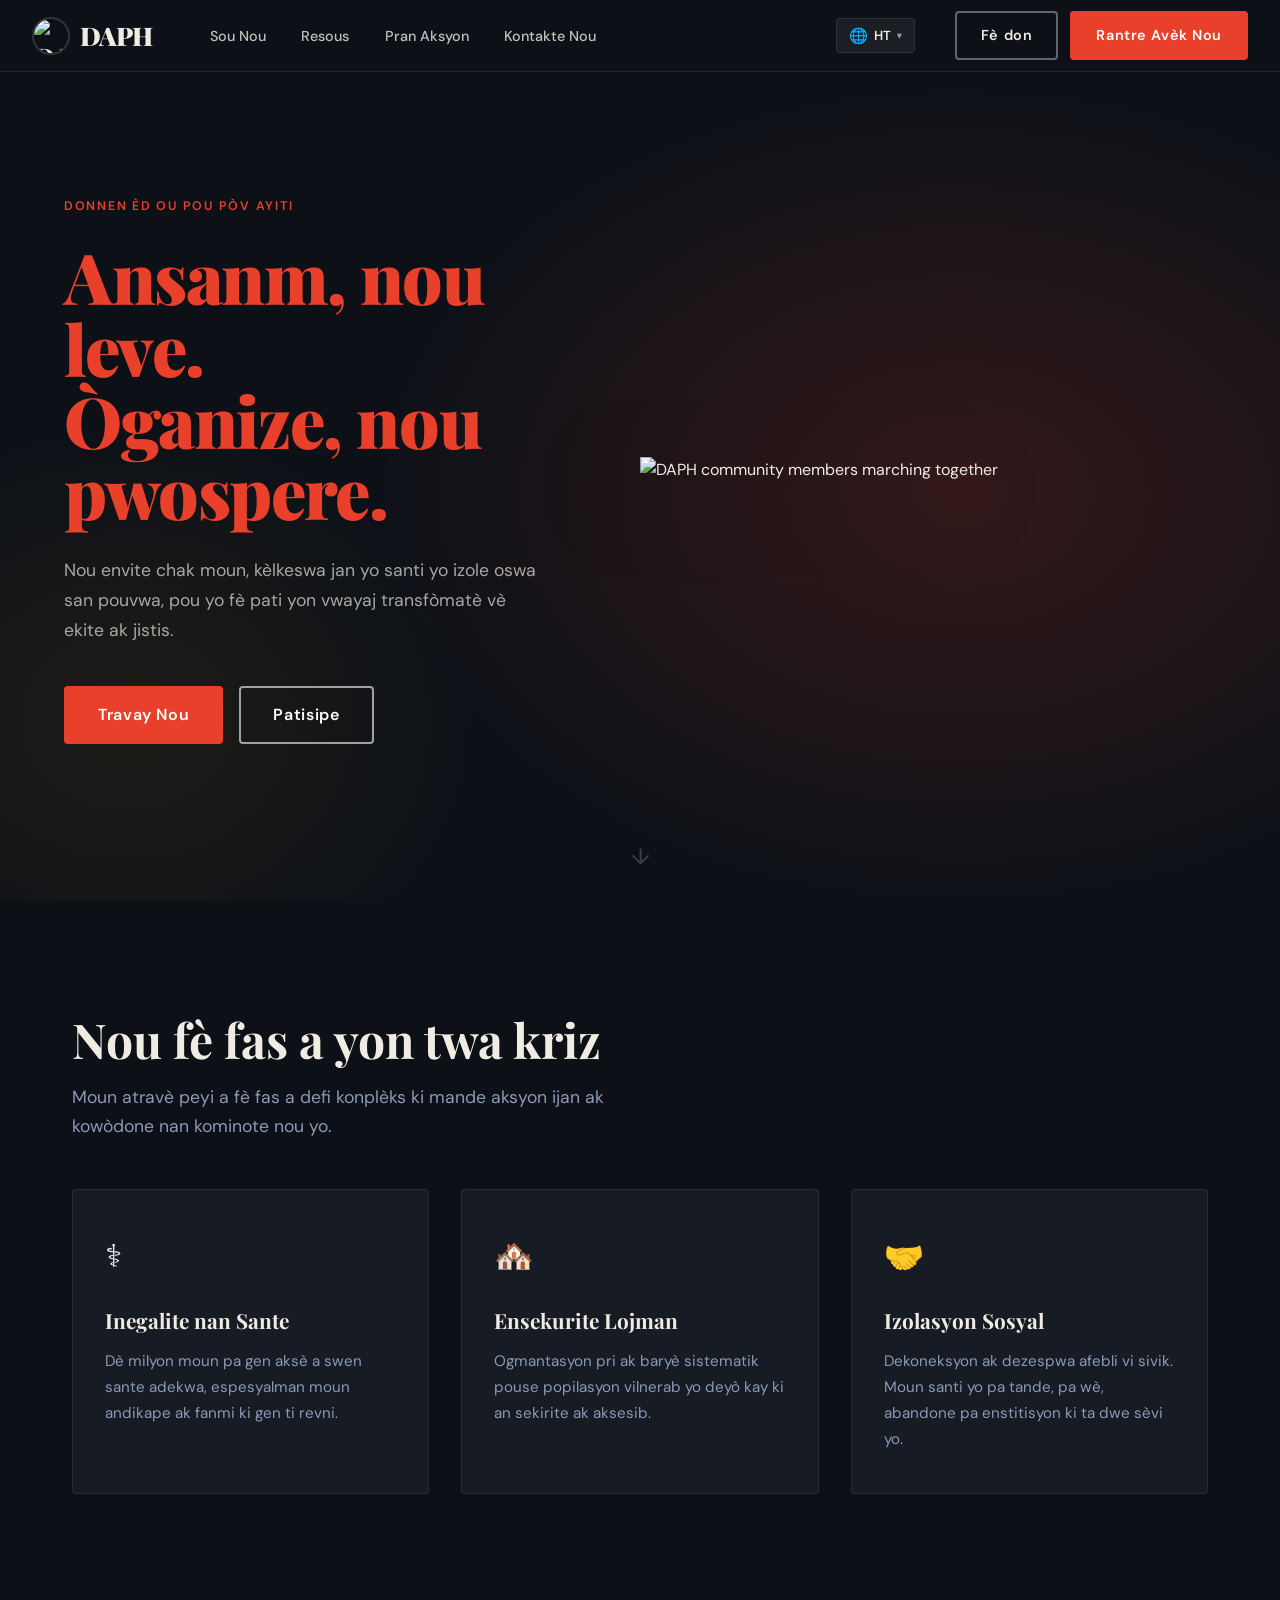
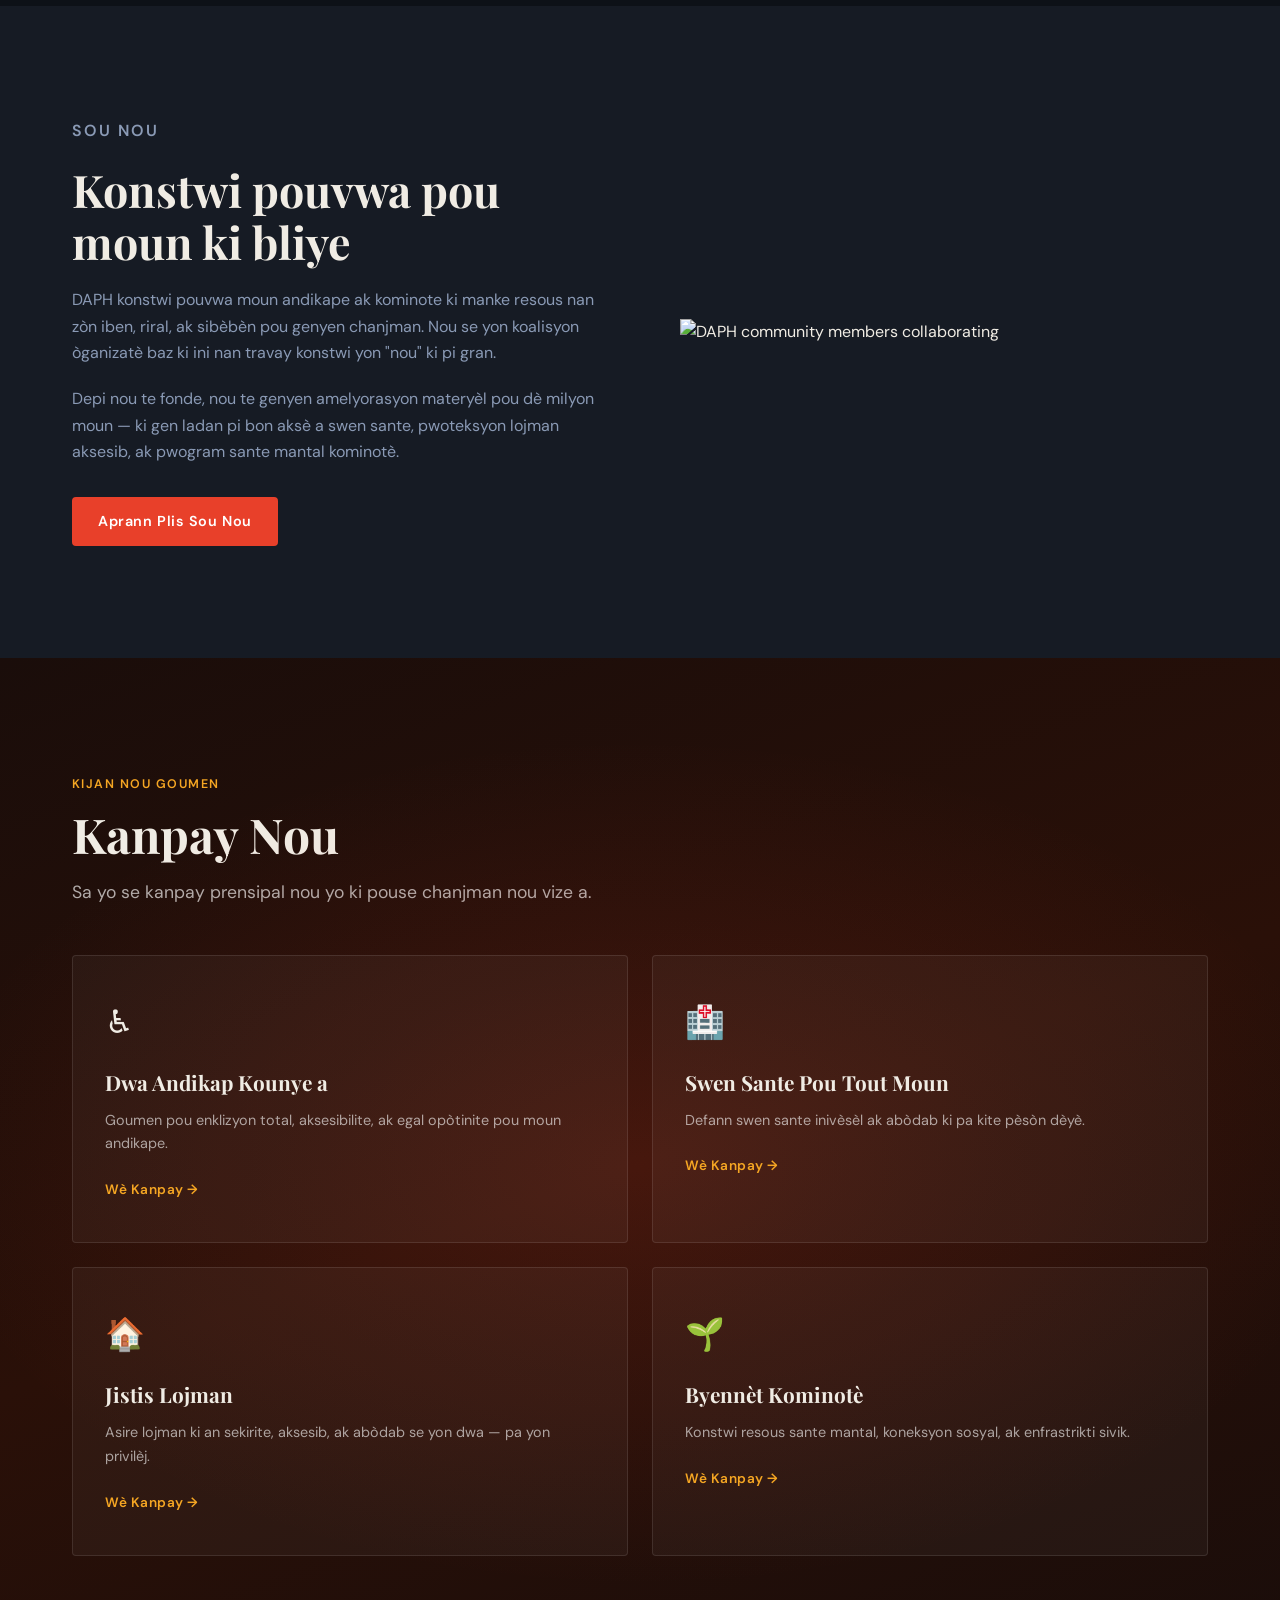
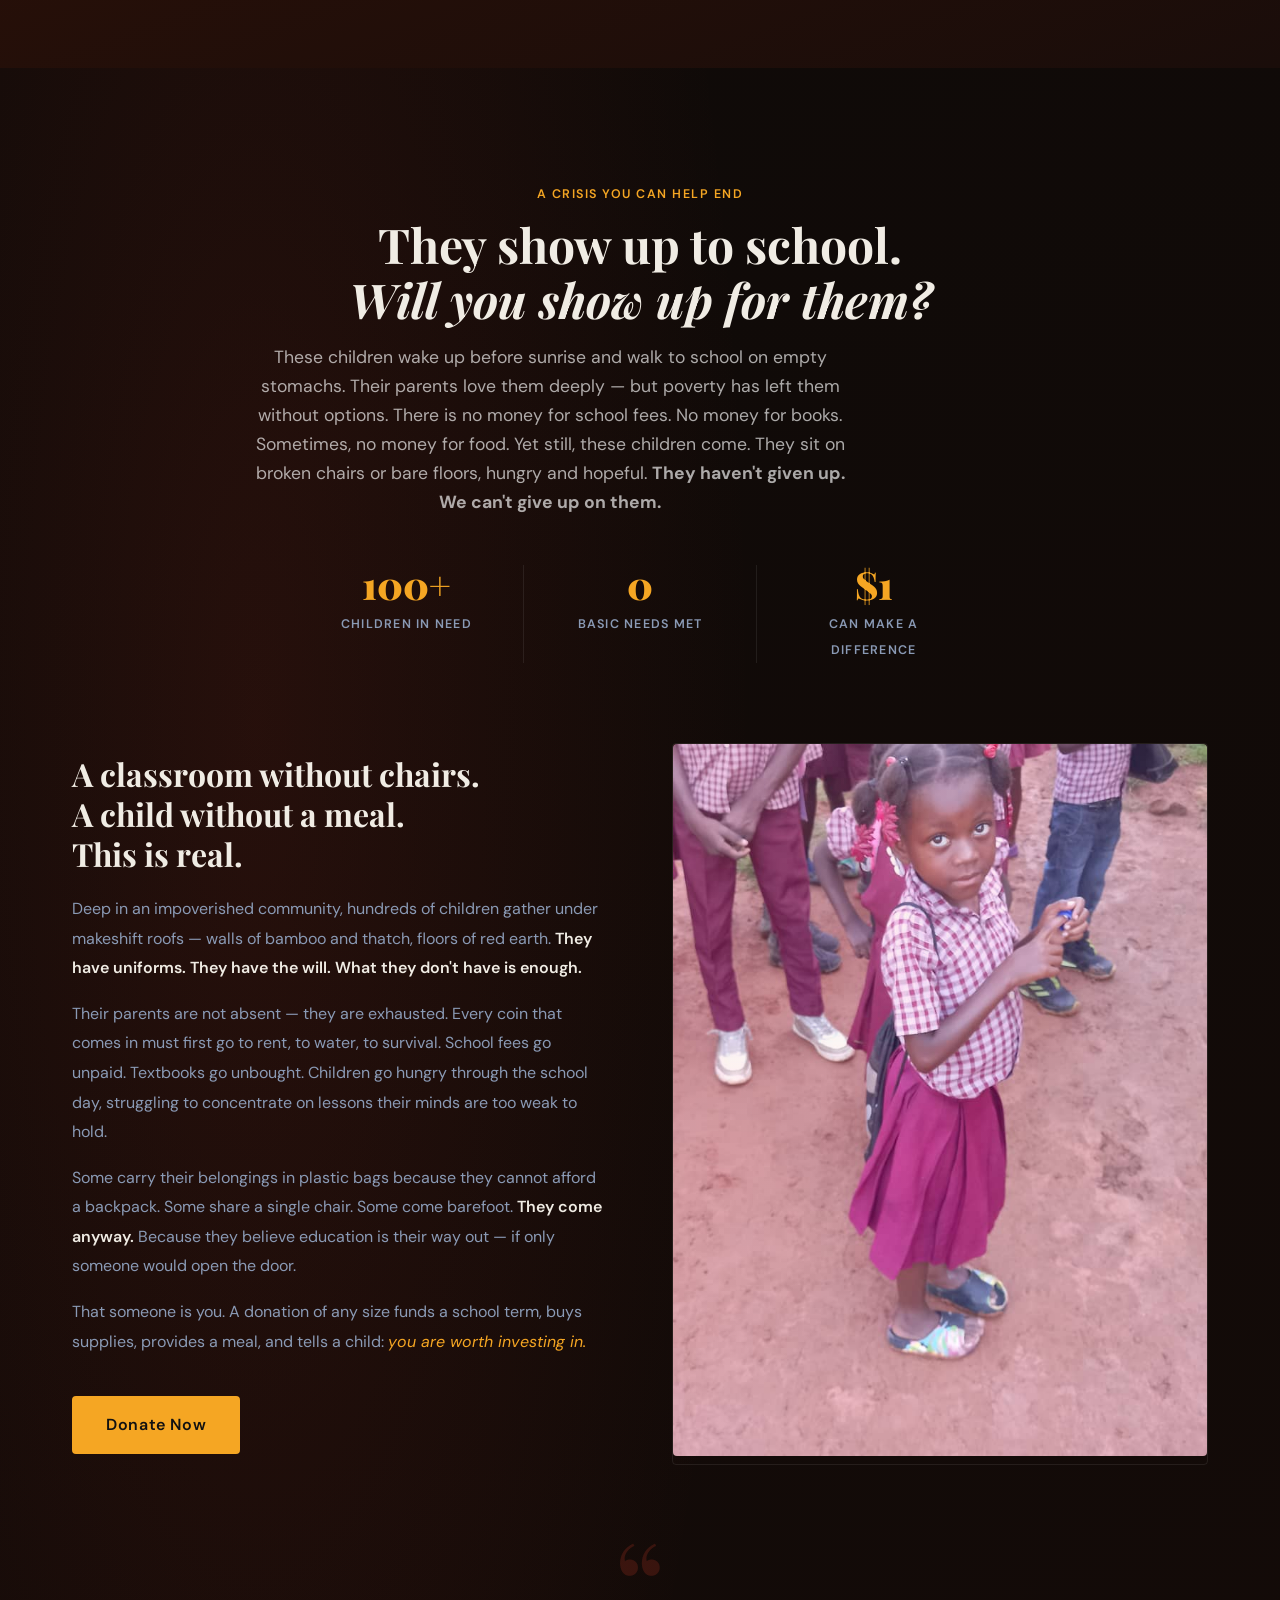
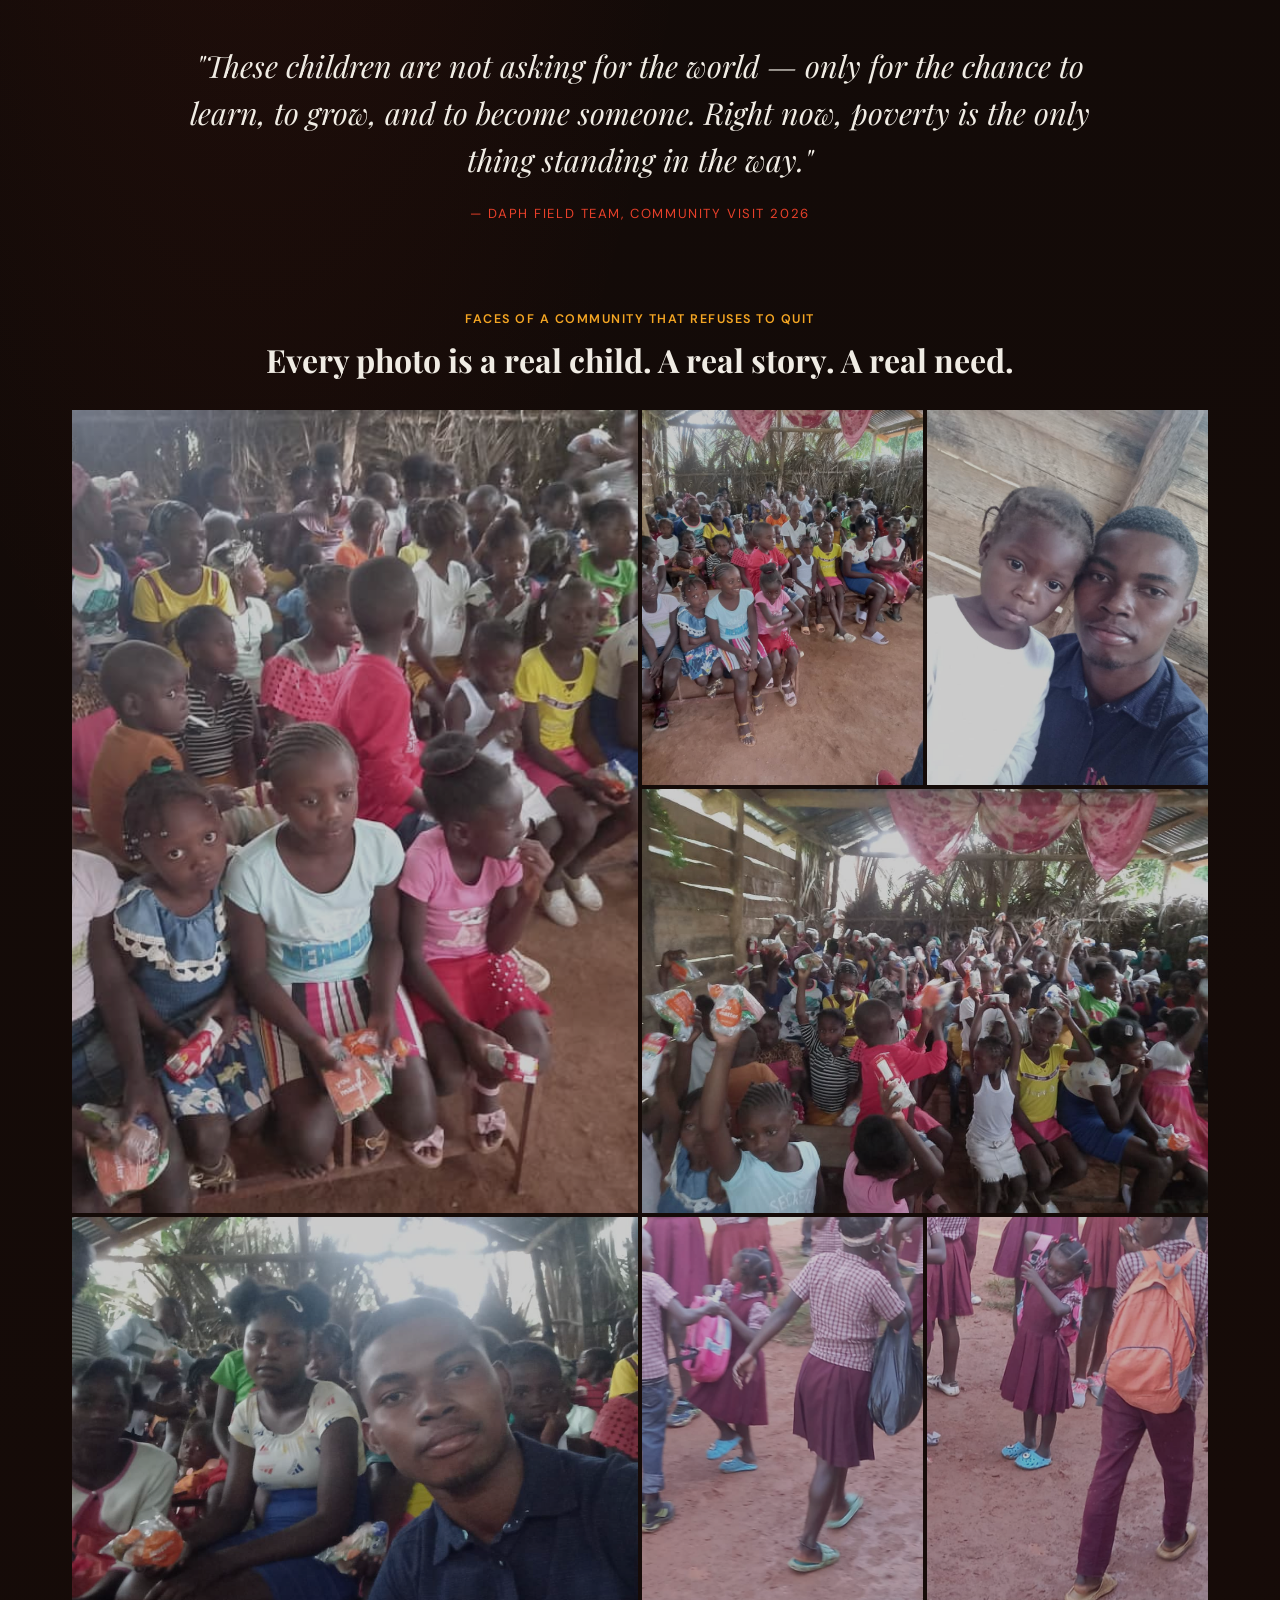
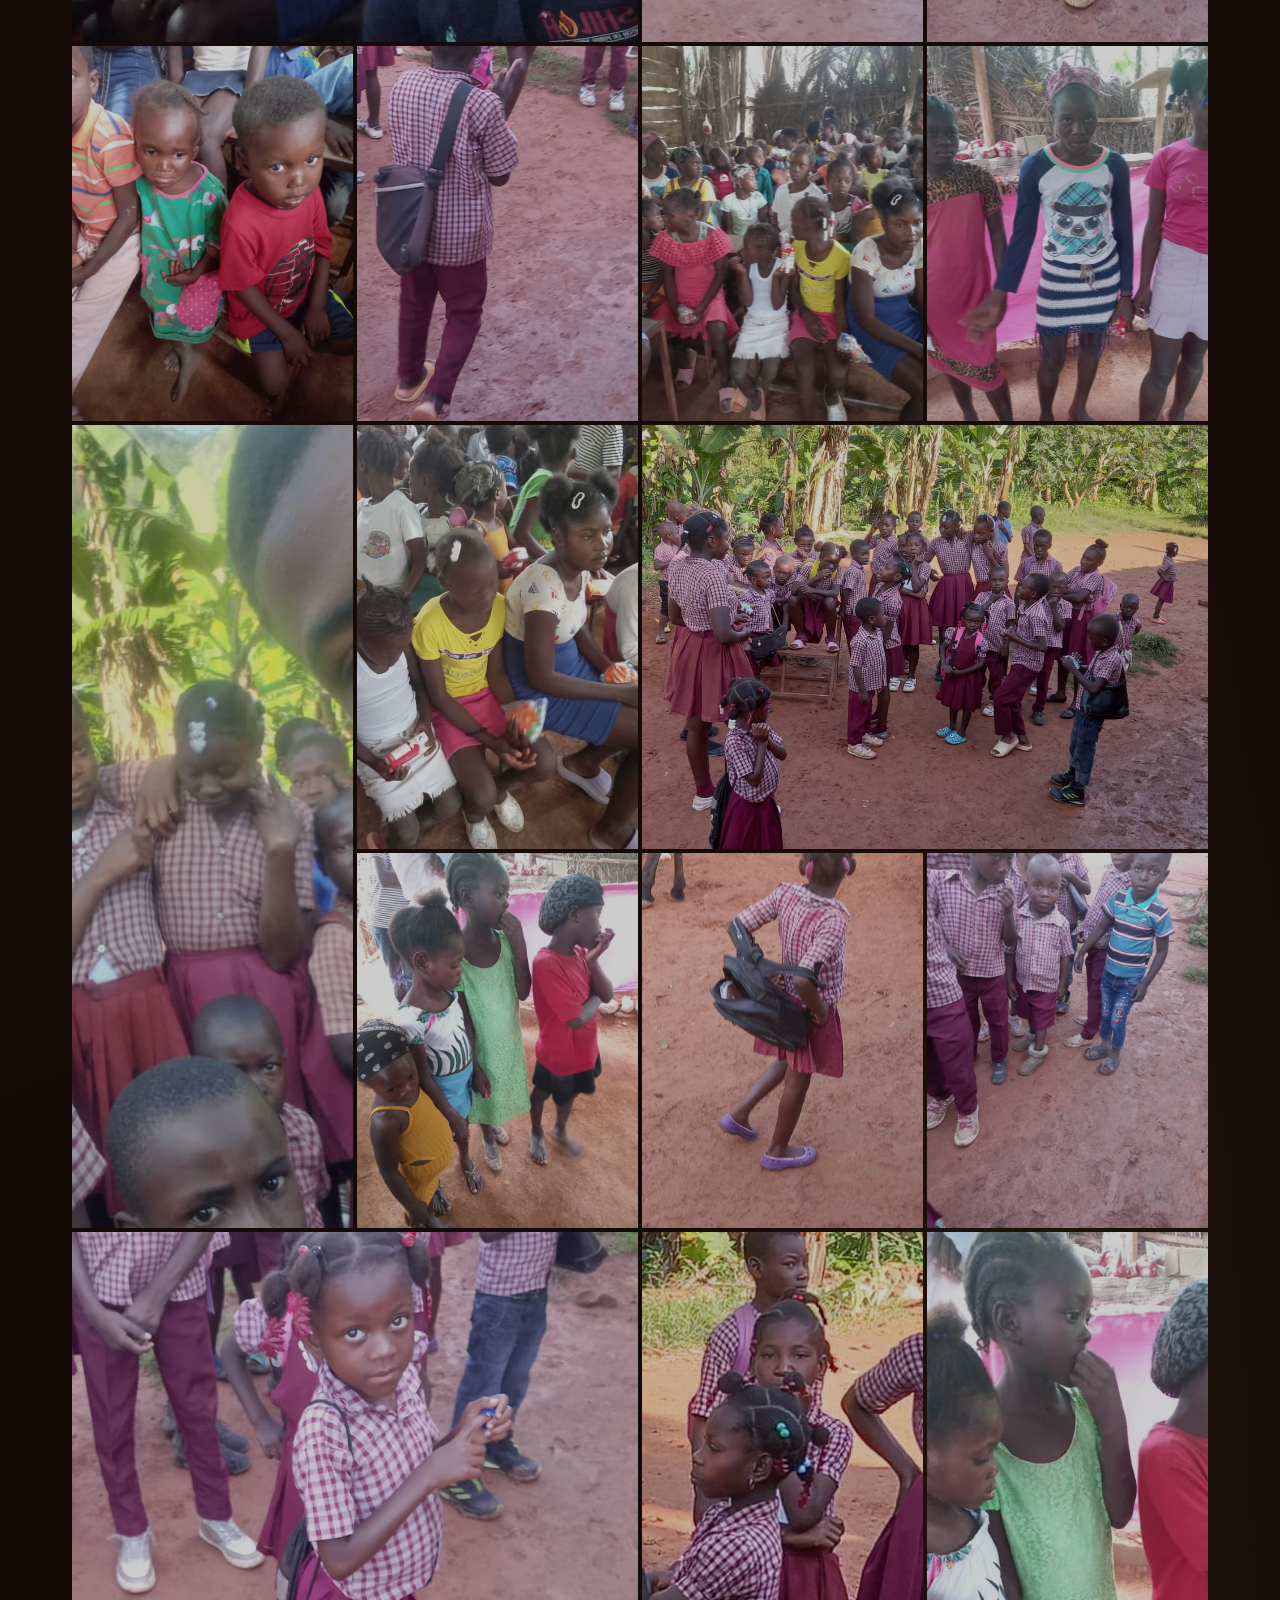
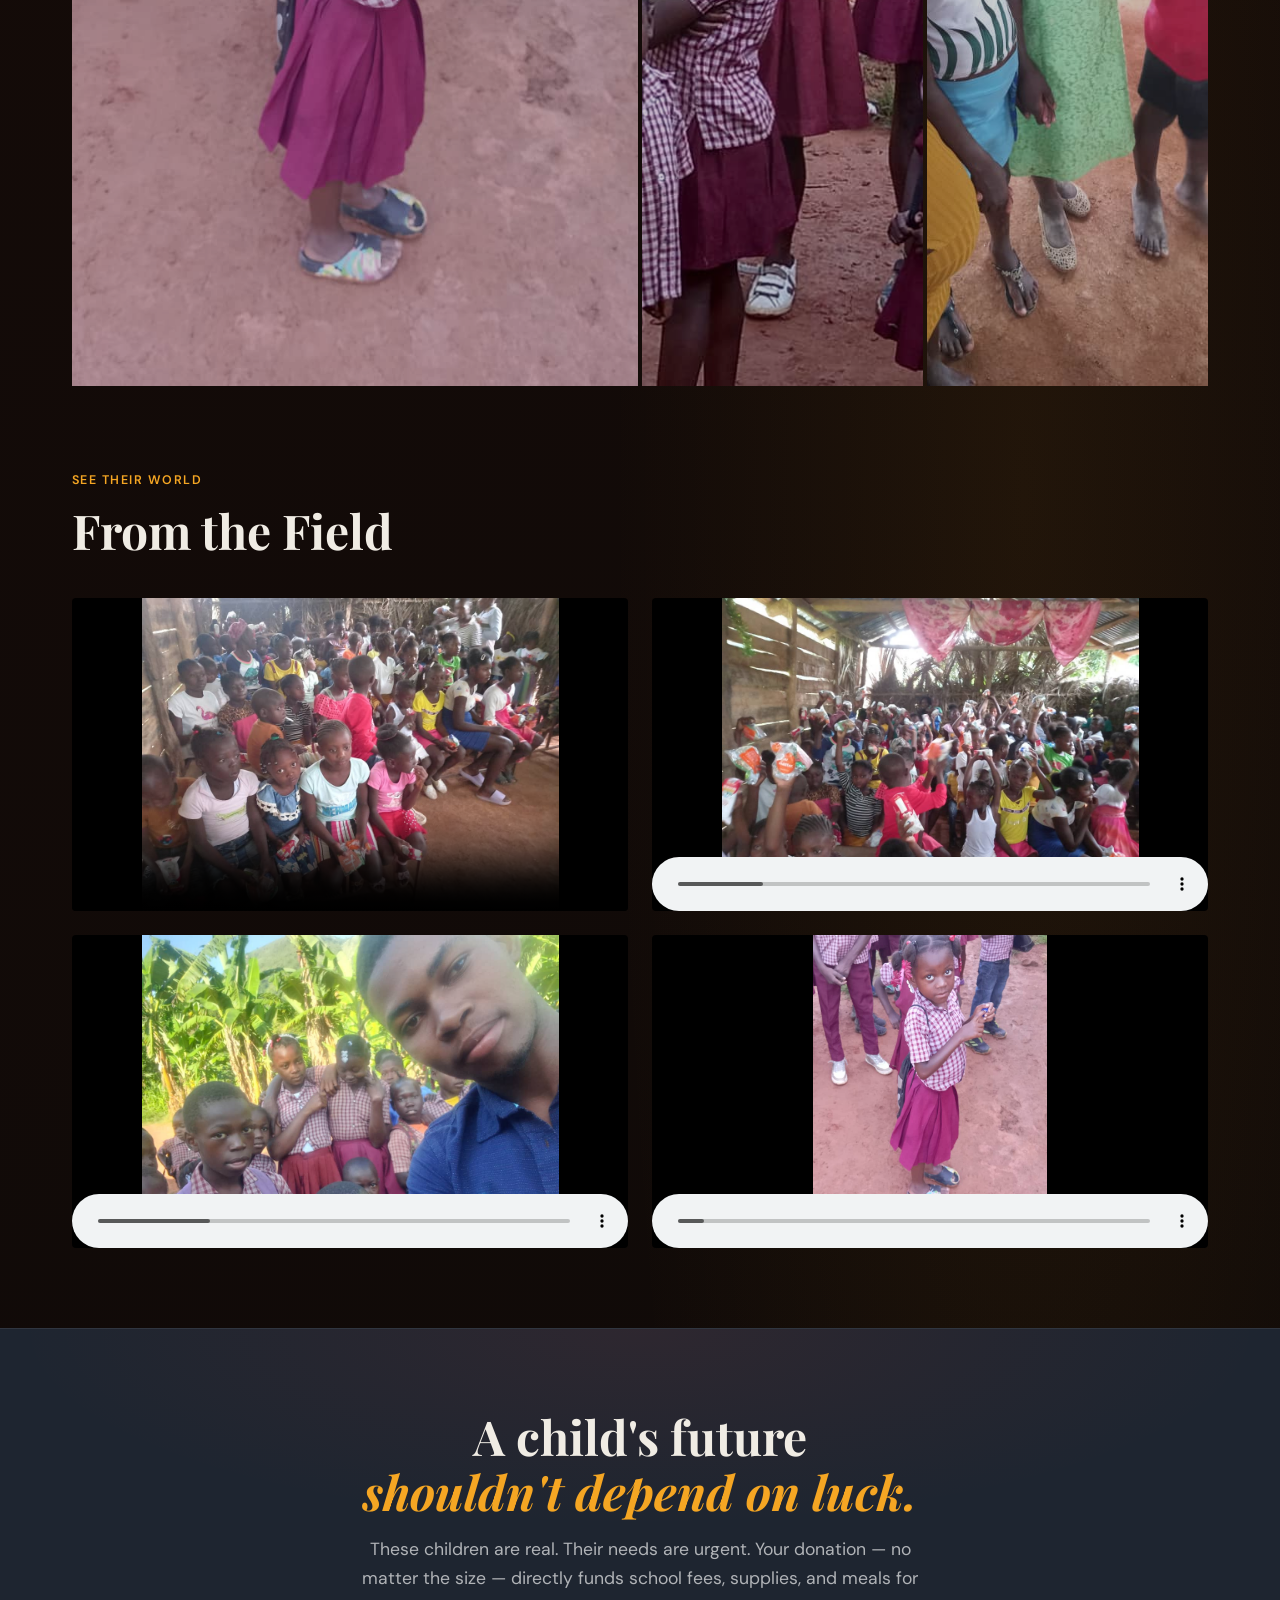
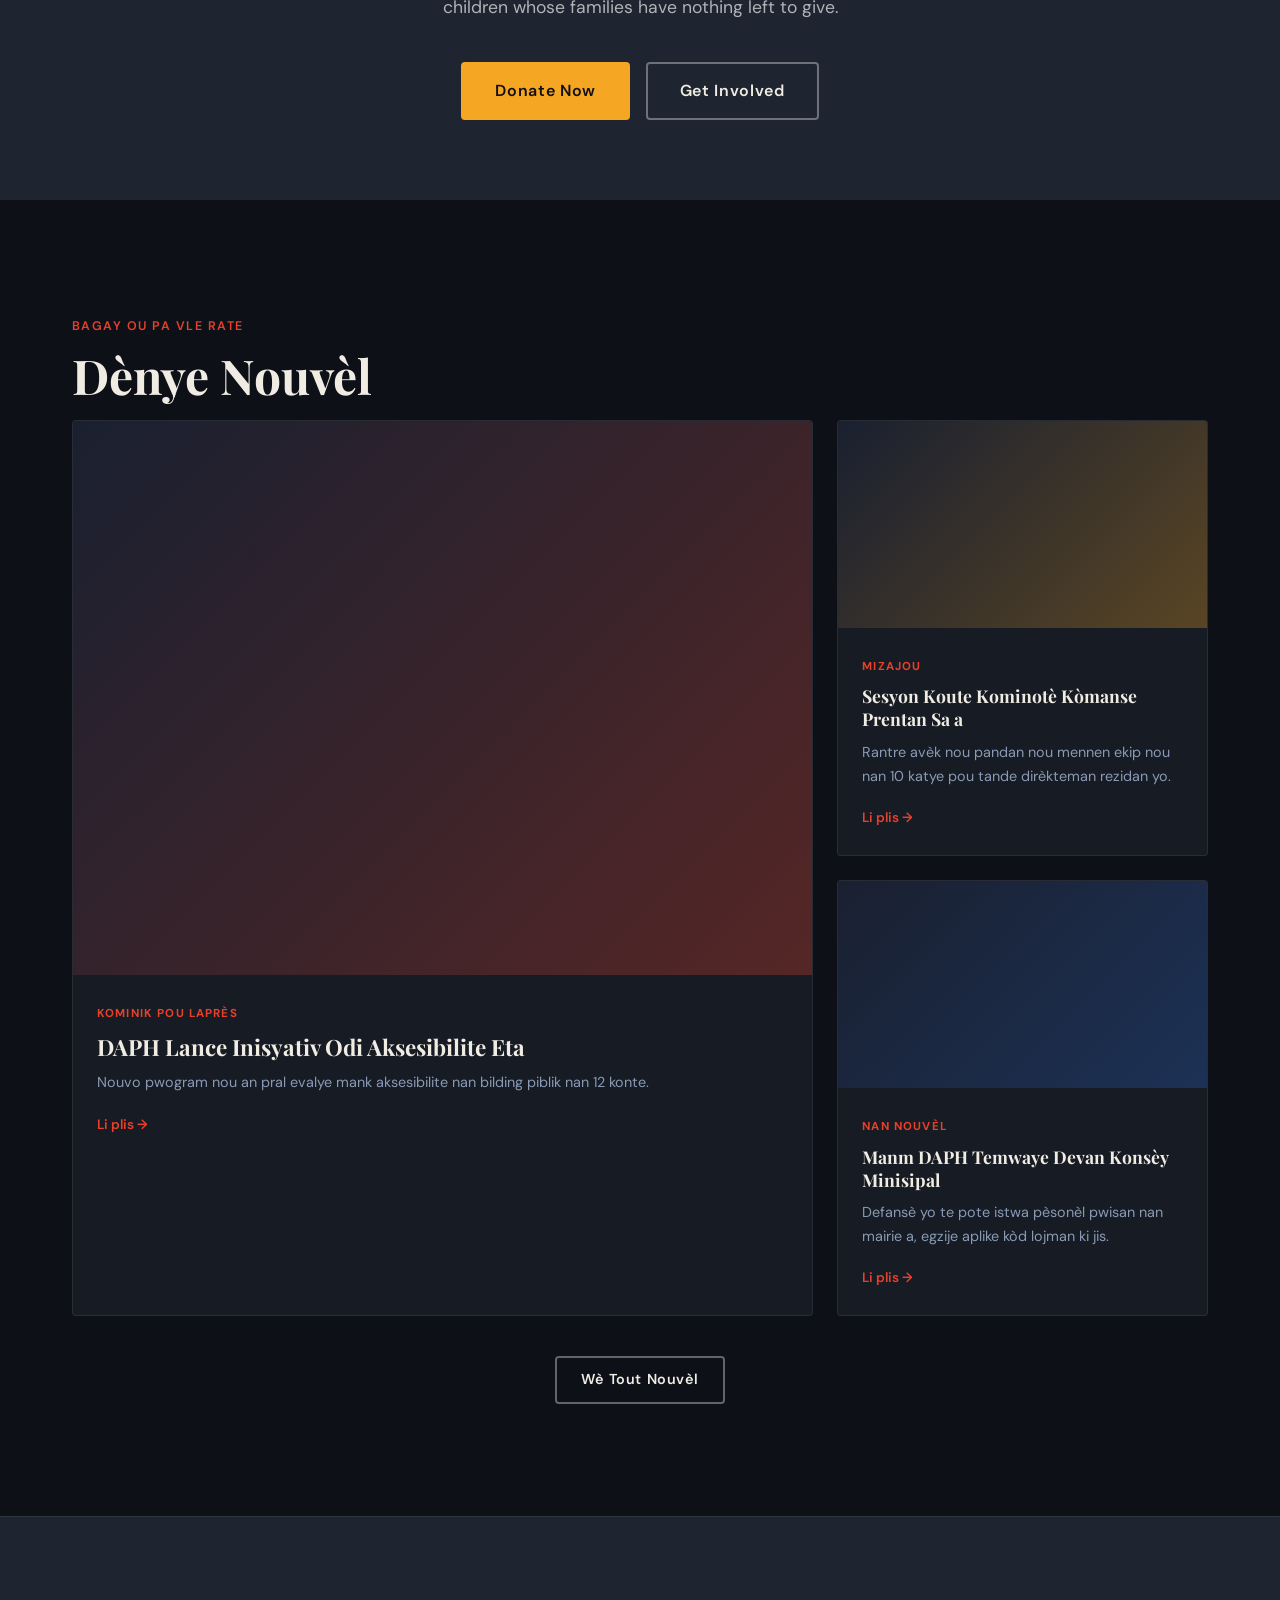
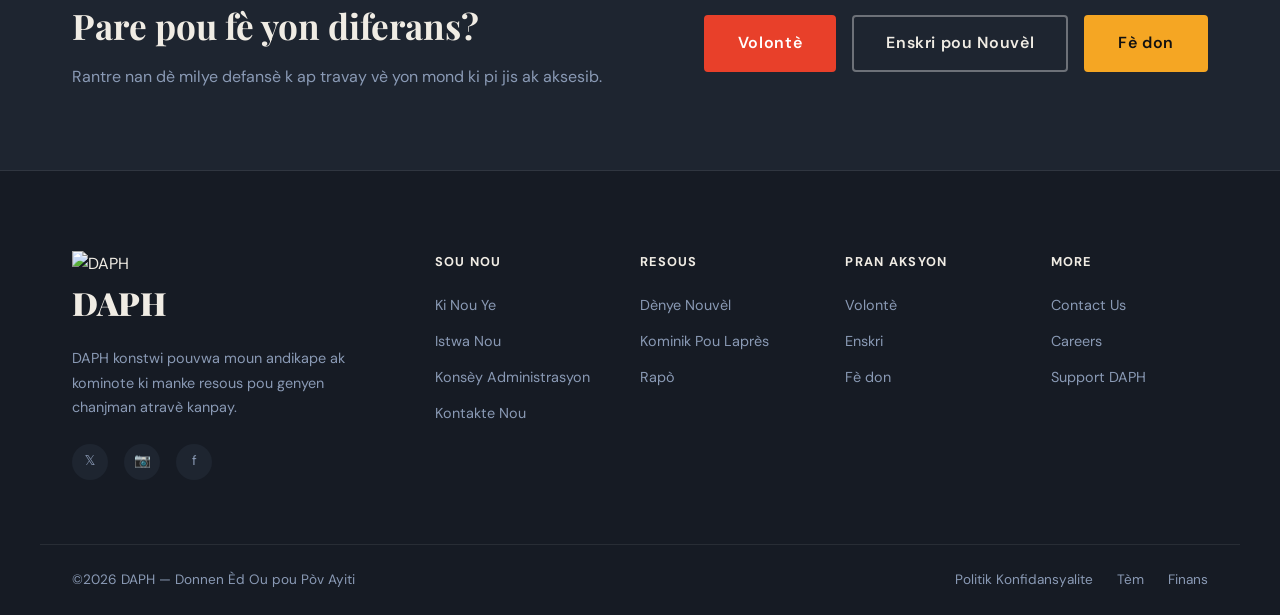
==== commit 0e04df53: "Major overhaul (Language,Images,Videos,Ect...)" ====
--- a/index.html
+++ b/index.html
@@ -375,10 +375,24 @@
             <a href="donate.html" class="btn btn--accent btn--lg">Donate Now</a>
           </div>
           <div class="children__hero-img">
-            <img
-              src="assets/images/children/PHOTO-2026-03-30-09-11-39_4_.jpeg"
-              alt="Children joyfully raising food packages they received"
-            />
+            <video
+              autoplay
+              muted
+              loop
+              playsinline
+              poster="assets/images/PHOTO-2026-03-30-09-11-39(4).jpeg"
+              style="
+                width: 100%;
+                height: 100%;
+                object-fit: cover;
+                border-radius: inherit;
+              "
+            >
+              <source
+                src="assets/images/VIDEO-2026-03-30-09-14-44-converted.mp4"
+                type="video/mp4"
+              />
+            </video>
           </div>
         </div>
 
@@ -401,42 +415,30 @@
             Every photo is a real child. A real story. A real need.
           </h3>
         </div>
-
-        <!-- Photo Grid — 19 images, 4-column, zero empty cells
-             Row layout (cols must sum to 4 per row):
-             R1:  large(2) + 1 + 1          = 4  [large spans 2 rows → occupies R1+R2 cols 1-2]
-             R2:  (large cont.) + wide(2)   = 4
-             R3:  wide(2) + 1 + 1           = 4
-             R4:  1 + 1 + 1 + 1             = 4
-             R5:  tall(1, 2rows) + 1 + wide(2) = 4  [tall spans R5+R6 col 1]
-             R6:  (tall cont.) + 1 + 1 + 1  = 4
-             R7:  wide(2) + 1 + 1           = 4
-        -->
+        <!-- children__grid -->
+
         <div class="children__grid">
           <!-- R1+R2: large (cols 1-2, rows 1-2) | R1 col3 | R1 col4 -->
           <div class="children__cell children__cell--large">
             <img
-              src="assets/images/children/PHOTO-2026-03-30-09-11-38_5_.jpeg"
+              src="assets/images/PHOTO-2026-03-30-09-11-38(5).jpeg"
               alt="Dozens of children gathered in a community meeting space"
             />
             <div class="children__cell-caption">
-              A single gathering holds over a hundred children — all waiting for
-              a chance at school.
+              A single gathering holds over a 50 children — all waiting for a
+              chance to get something to eat.
             </div>
           </div>
           <div class="children__cell">
             <img
-              src="assets/images/children/PHOTO-2026-03-30-09-11-39.jpeg"
+              src="assets/images/PHOTO-2026-03-30-09-11-39.jpeg"
               alt="Young girl in school uniform looking at the camera"
             />
-            <div class="children__cell-caption">
-              She arrives in her uniform every morning. She has no desk to sit
-              at.
-            </div>
-          </div>
-          <div class="children__cell">
-            <img
-              src="assets/images/children/PHOTO-2026-03-30-09-11-38_4_.jpeg"
+            <div class="children__cell-caption"></div>
+          </div>
+          <div class="children__cell">
+            <img
+              src="assets/images/PHOTO-2026-03-30-09-11-38(4).jpeg"
               alt="Two very young children seated on the ground"
             />
             <div class="children__cell-caption">
@@ -447,176 +449,135 @@
           <!-- R2 cont: (large still occupies cols 1-2) | wide (cols 3-4) -->
           <div class="children__cell children__cell--wide">
             <img
-              src="assets/images/children/PHOTO-2026-03-30-09-11-38.jpeg"
+              src="assets/images/PHOTO-2026-03-30-09-11-38.jpeg"
               alt="A large group of children in school uniforms standing together outdoors"
             />
-            <div class="children__cell-caption">
-              Dozens of students — each one a future waiting to be funded.
-            </div>
+            <div class="children__cell-caption"></div>
           </div>
 
           <!-- R3: wide(cols 1-2) | 1 | 1 -->
           <div class="children__cell children__cell--wide">
             <img
-              src="assets/images/children/PHOTO-2026-03-30-09-11-38_3_.jpeg"
+              src="assets/images/PHOTO-2026-03-30-09-11-38(3).jpeg"
               alt="A packed room of children seated on makeshift benches"
             />
-            <div class="children__cell-caption">
-              A room full of children — the only classroom they have.
-            </div>
-          </div>
-          <div class="children__cell">
-            <img
-              src="assets/images/children/PHOTO-2026-03-30-09-11-37_3_.jpeg"
+            <div class="children__cell-caption"></div>
+          </div>
+          <div class="children__cell">
+            <img
+              src="assets/images/PHOTO-2026-03-30-09-11-37(3).jpeg"
               alt="Boys in uniforms with worn and mismatched shoes"
             />
-            <div class="children__cell-caption">
-              Their shoes tell the whole story — worn through, mismatched, but
-              still here.
-            </div>
-          </div>
-          <div class="children__cell">
-            <img
-              src="assets/images/children/PHOTO-2026-03-30-09-11-38_1_.jpeg"
+            <div class="children__cell-caption"></div>
+          </div>
+          <div class="children__cell">
+            <img
+              src="assets/images/PHOTO-2026-03-30-09-11-38(1).jpeg"
               alt="Girl carrying a torn and worn backpack"
             />
-            <div class="children__cell-caption">
-              Her backpack is falling apart. She carries it anyway.
-            </div>
+            <div class="children__cell-caption"></div>
           </div>
 
           <!-- R4: 1 + 1 + 1 + 1 -->
           <div class="children__cell">
             <img
-              src="assets/images/children/PHOTO-2026-03-30-09-11-39_1_.jpeg"
+              src="assets/images/PHOTO-2026-03-30-09-11-39(1).jpeg"
               alt="A small girl in uniform glancing aside"
             />
-            <div class="children__cell-caption">
-              She showed up. That takes more courage than most of us will ever
-              know.
-            </div>
-          </div>
-          <div class="children__cell">
-            <img
-              src="assets/images/children/PHOTO-2026-03-30-09-11-39_2_.jpeg"
+            <div class="children__cell-caption"></div>
+          </div>
+          <div class="children__cell">
+            <img
+              src="assets/images/PHOTO-2026-03-30-09-11-39(2).jpeg"
               alt="Child seen from behind walking with a small worn bag"
             />
-            <div class="children__cell-caption">
-              Walking to school with everything they own in a single bag.
-            </div>
-          </div>
-          <div class="children__cell">
-            <img
-              src="assets/images/children/PHOTO-2026-03-30-09-11-38_2_.jpeg"
+            <div class="children__cell-caption"></div>
+          </div>
+          <div class="children__cell">
+            <img
+              src="assets/images/PHOTO-2026-03-30-09-11-38(2).jpeg"
               alt="Children in uniform dispersing at the end of the school day"
             />
-            <div class="children__cell-caption">
-              At the end of the day, they walk home to uncertain meals and
-              uncertain tomorrows.
-            </div>
-          </div>
-          <div class="children__cell">
-            <img
-              src="assets/images/children/PHOTO-2026-03-30-09-11-38_7_.jpeg"
+            <div class="children__cell-caption"></div>
+          </div>
+          <div class="children__cell">
+            <img
+              src="assets/images/PHOTO-2026-03-30-09-11-38(7).jpeg"
               alt="Children sitting packed together waiting quietly"
             />
-            <div class="children__cell-caption">
-              They wait. Patient, quiet. Hoping today someone will say yes.
-            </div>
+            <div class="children__cell-caption"></div>
           </div>
 
           <!-- R5+R6: tall (col 1, rows 5-6) | R5 col2 | wide (cols 3-4) -->
           <div class="children__cell children__cell--tall">
             <img
-              src="assets/images/children/PHOTO-2026-03-30-09-11-36.jpeg"
+              src="assets/images/PHOTO-2026-03-30-09-11-36.jpeg"
               alt="An outreach worker surrounded by children in school uniforms"
             />
-            <div class="children__cell-caption">
-              Meeting them where they are — on the red-earth roads they walk
-              every day.
-            </div>
-          </div>
-          <div class="children__cell">
-            <img
-              src="assets/images/children/PHOTO-2026-03-30-09-11-38_6_.jpeg"
+            <div class="children__cell-caption"></div>
+          </div>
+          <div class="children__cell">
+            <img
+              src="assets/images/PHOTO-2026-03-30-09-11-38(6).jpeg"
               alt="Young children standing together, some eating snacks"
             />
-            <div class="children__cell-caption">
-              For some, the snack they receive here is the only food they'll eat
-              today.
-            </div>
+            <div class="children__cell-caption"></div>
           </div>
           <div class="children__cell children__cell--wide">
             <img
-              src="assets/images/children/PHOTO-2026-03-30-09-11-37.jpeg"
+              src="assets/images/PHOTO-2026-03-30-09-11-37.jpeg"
               alt="Wide view of children in school uniforms gathered in an open yard"
             />
-            <div class="children__cell-caption">
-              This many children. This many futures. This much potential — if
-              only we act.
-            </div>
+            <div class="children__cell-caption"></div>
           </div>
 
           <!-- R6 cont: (tall still col 1) | 1 + 1 + 1 -->
           <div class="children__cell">
             <img
-              src="assets/images/children/PHOTO-2026-03-30-09-11-39_3_.jpeg"
+              src="assets/images/PHOTO-2026-03-30-09-11-39(3).jpeg"
               alt="Young girls sitting together holding snack packages"
             />
-            <div class="children__cell-caption">
-              Side by side — because together, there's at least warmth.
-            </div>
-          </div>
-          <div class="children__cell">
-            <img
-              src="assets/images/children/PHOTO-2026-03-30-09-11-37_1_.jpeg"
+            <div class="children__cell-caption"></div>
+          </div>
+          <div class="children__cell">
+            <img
+              src="assets/images/PHOTO-2026-03-30-09-11-37(1).jpeg"
               alt="Three girls standing together looking at the camera"
             />
-            <div class="children__cell-caption">
-              Three friends. Three school fees their families cannot pay.
-            </div>
-          </div>
-          <div class="children__cell">
-            <img
-              src="assets/images/children/PHOTO-2026-03-30-09-11-37_4_.jpeg"
+            <div class="children__cell-caption"></div>
+          </div>
+          <div class="children__cell">
+            <img
+              src="assets/images/PHOTO-2026-03-30-09-11-37(4).jpeg"
               alt="A community worker holding a small child close"
             />
-            <div class="children__cell-caption">
-              Every child deserves someone who shows up for them. You can be
-              that person.
-            </div>
+            <div class="children__cell-caption"></div>
           </div>
 
           <!-- R7: wide(cols 1-2) | 1 | 1 -->
           <div class="children__cell children__cell--wide">
             <img
-              src="assets/images/children/PHOTO-2026-03-30-09-11-39_4_.jpeg"
+              src="assets/images/PHOTO-2026-03-30-09-11-39(4).jpeg"
               alt="All the children joyfully raising food packages in the air"
             />
-            <div class="children__cell-caption">
-              This is what hope looks like. Imagine what it looks like when they
-              receive a school term instead.
-            </div>
-          </div>
-          <div class="children__cell">
-            <img
-              src="assets/images/children/PHOTO-2026-03-30-09-11-37_2_.jpeg"
+            <div class="children__cell-caption"></div>
+          </div>
+          <div class="children__cell">
+            <img
+              src="assets/images/PHOTO-2026-03-30-09-11-37(2).jpeg"
               alt="Community worker with a crowd of children and youth behind him"
             />
-            <div class="children__cell-caption">
-              One worker. Hundreds of children. We need more hands on deck.
-            </div>
-          </div>
-          <div class="children__cell">
-            <img
-              src="assets/images/children/PHOTO-2026-03-30-09-11-37_1_.jpeg"
-              alt="Three girls standing together looking at the camera"
-            />
-            <div class="children__cell-caption">
-              Three friends. Three school fees their families cannot pay.
-            </div>
-          </div>
-        </div>
+            <div class="children__cell-caption"></div>
+          </div>
+          <div class="children__cell">
+            <img
+              src="assets/images/PHOTO-2026-03-30-09-11-39(3).jpeg"
+              alt="Young girls sitting together"
+            />
+            <div class="children__cell-caption"></div>
+          </div>
+        </div>
+
         <!-- /.children__grid -->
 
         <!-- Video Section -->
@@ -624,32 +585,46 @@
           <p class="label label--light">See Their World</p>
           <h3 class="section-heading section-heading--light">From the Field</h3>
           <div class="children__video-grid">
-            <!--
-              When your videos are ready, replace each placeholder below with either:
-              A) Local file:
-                 <video controls poster="assets/images/children/thumb1.jpg" class="children__video-embed">
-                   <source src="assets/videos/children-1.mp4" type="video/mp4">
-                 </video>
-              B) YouTube/Vimeo:
-                 <iframe class="children__video-embed" src="https://www.youtube.com/embed/YOUR_ID"
-                   allowfullscreen style="border:none;"></iframe>
-            -->
-            <div class="children__video-placeholder">
-              <div class="children__play-icon">▶</div>
-              <span>Video 1 — Coming Soon</span>
-            </div>
-            <div class="children__video-placeholder">
-              <div class="children__play-icon">▶</div>
-              <span>Video 2 — Coming Soon</span>
-            </div>
-            <div class="children__video-placeholder">
-              <div class="children__play-icon">▶</div>
-              <span>Video 3 — Coming Soon</span>
-            </div>
-            <div class="children__video-placeholder">
-              <div class="children__play-icon">▶</div>
-              <span>Video 4 — Coming Soon</span>
-            </div>
+            <video
+              controls
+              poster="assets/images/PHOTO-2026-03-30-09-11-38(5).jpeg"
+              class="children__video-embed"
+            >
+              <source
+                src="assets/images/VIDEO-2026-03-30-09-14-44-converted.mp4"
+                type="video/mp4"
+              />
+            </video>
+            <video
+              controls
+              poster="assets/images/PHOTO-2026-03-30-09-11-38.jpeg"
+              class="children__video-embed"
+            >
+              <source
+                src="assets/images/VIDEO-2026-03-30-09-14-45-converted.mp4"
+                type="video/mp4"
+              />
+            </video>
+            <video
+              controls
+              poster="assets/images/PHOTO-2026-03-30-09-11-36.jpeg"
+              class="children__video-embed"
+            >
+              <source
+                src="assets/images/VIDEO-2026-03-30-09-14-46-converted.mp4"
+                type="video/mp4"
+              />
+            </video>
+            <video
+              controls
+              poster="assets/images/PHOTO-2026-03-30-09-11-39(4).jpeg"
+              class="children__video-embed"
+            >
+              <source
+                src="assets/images/VIDEO-2026-03-30-09-14-47-converted.mp4"
+                type="video/mp4"
+              />
+            </video>
           </div>
         </div>
       </div>
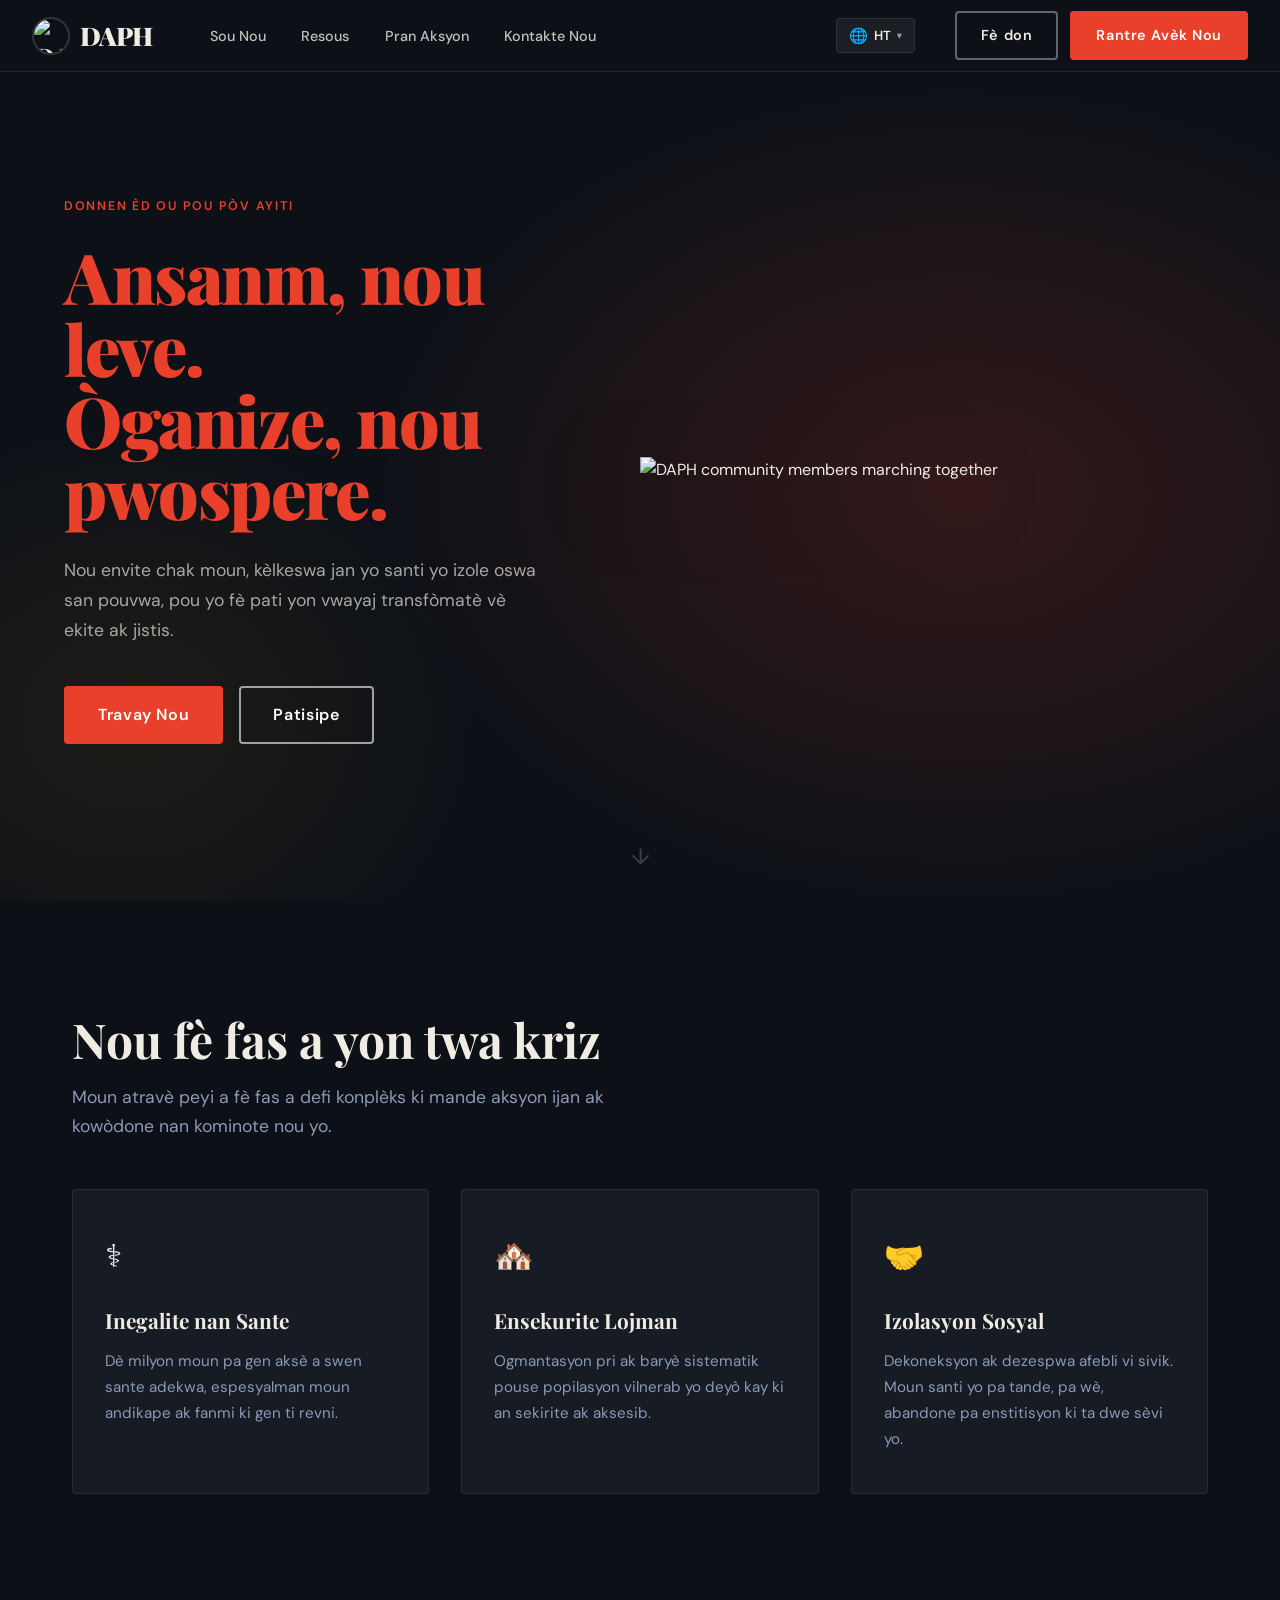
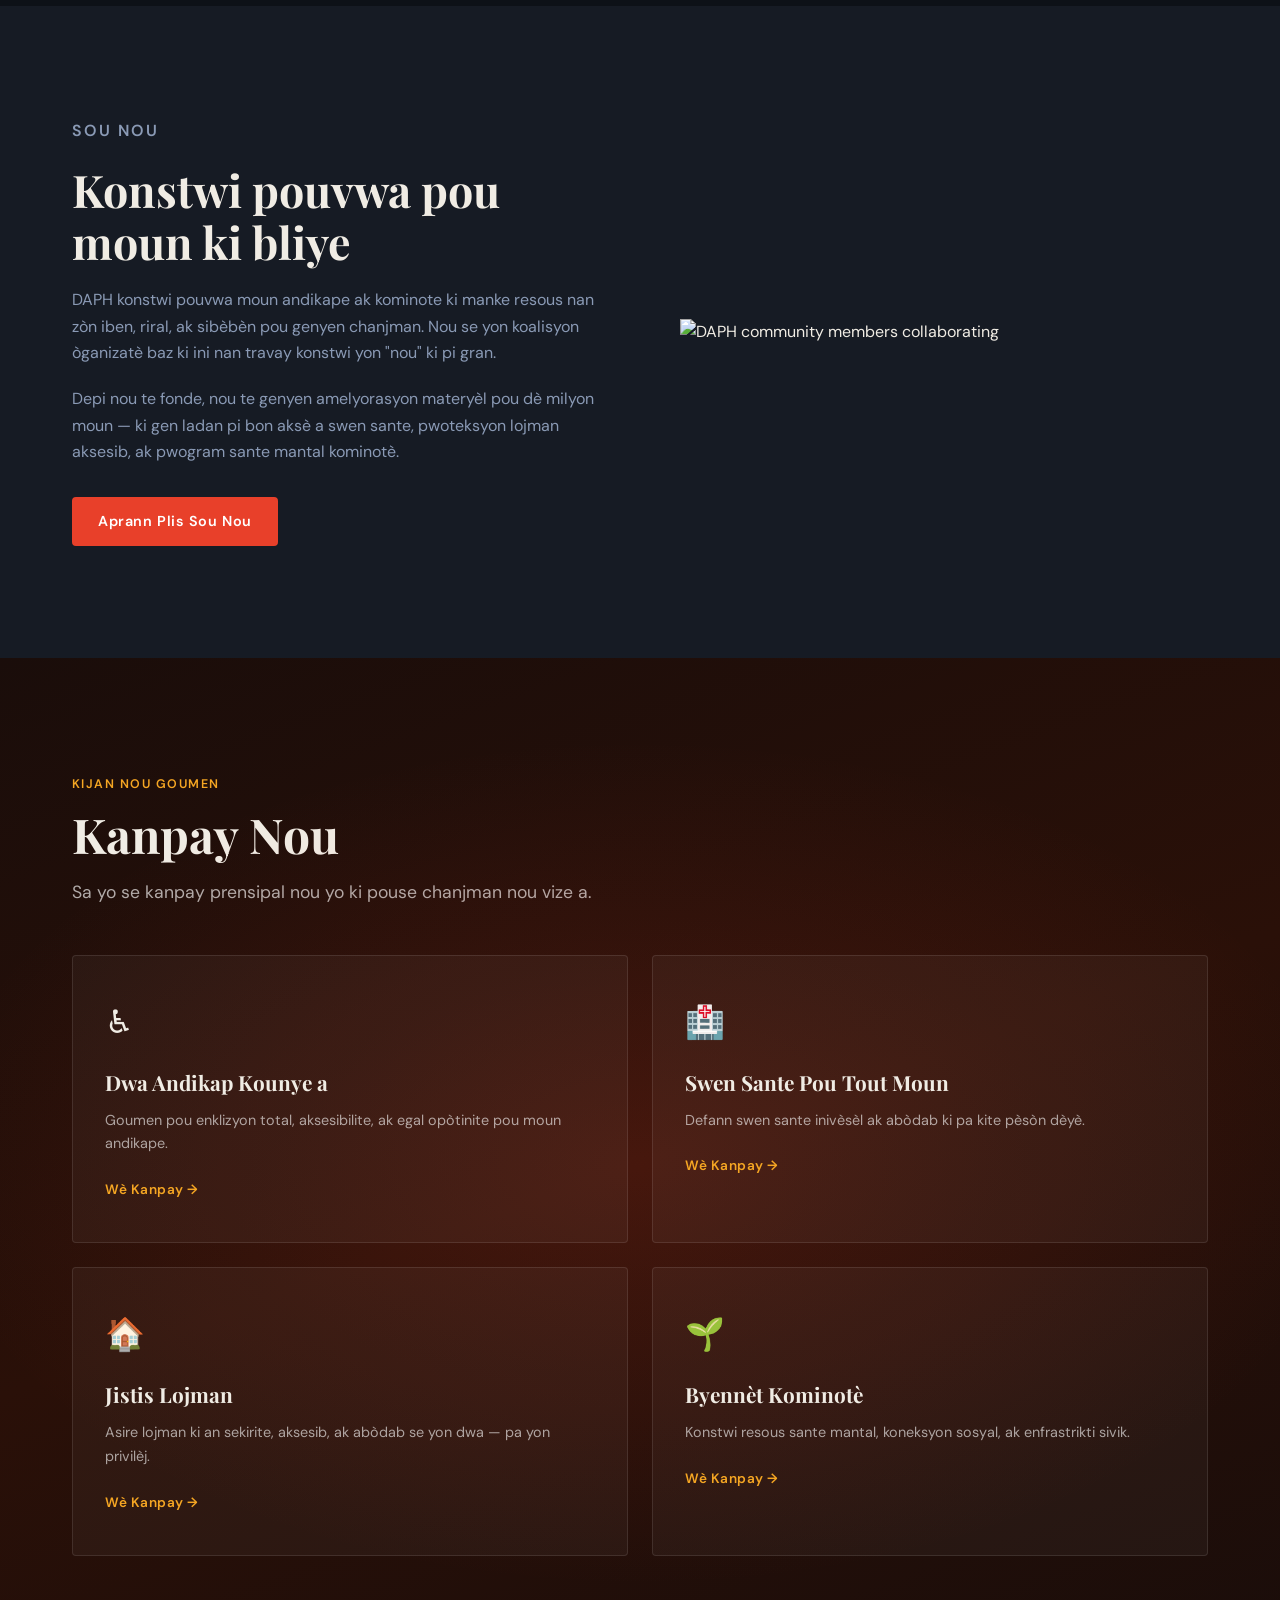
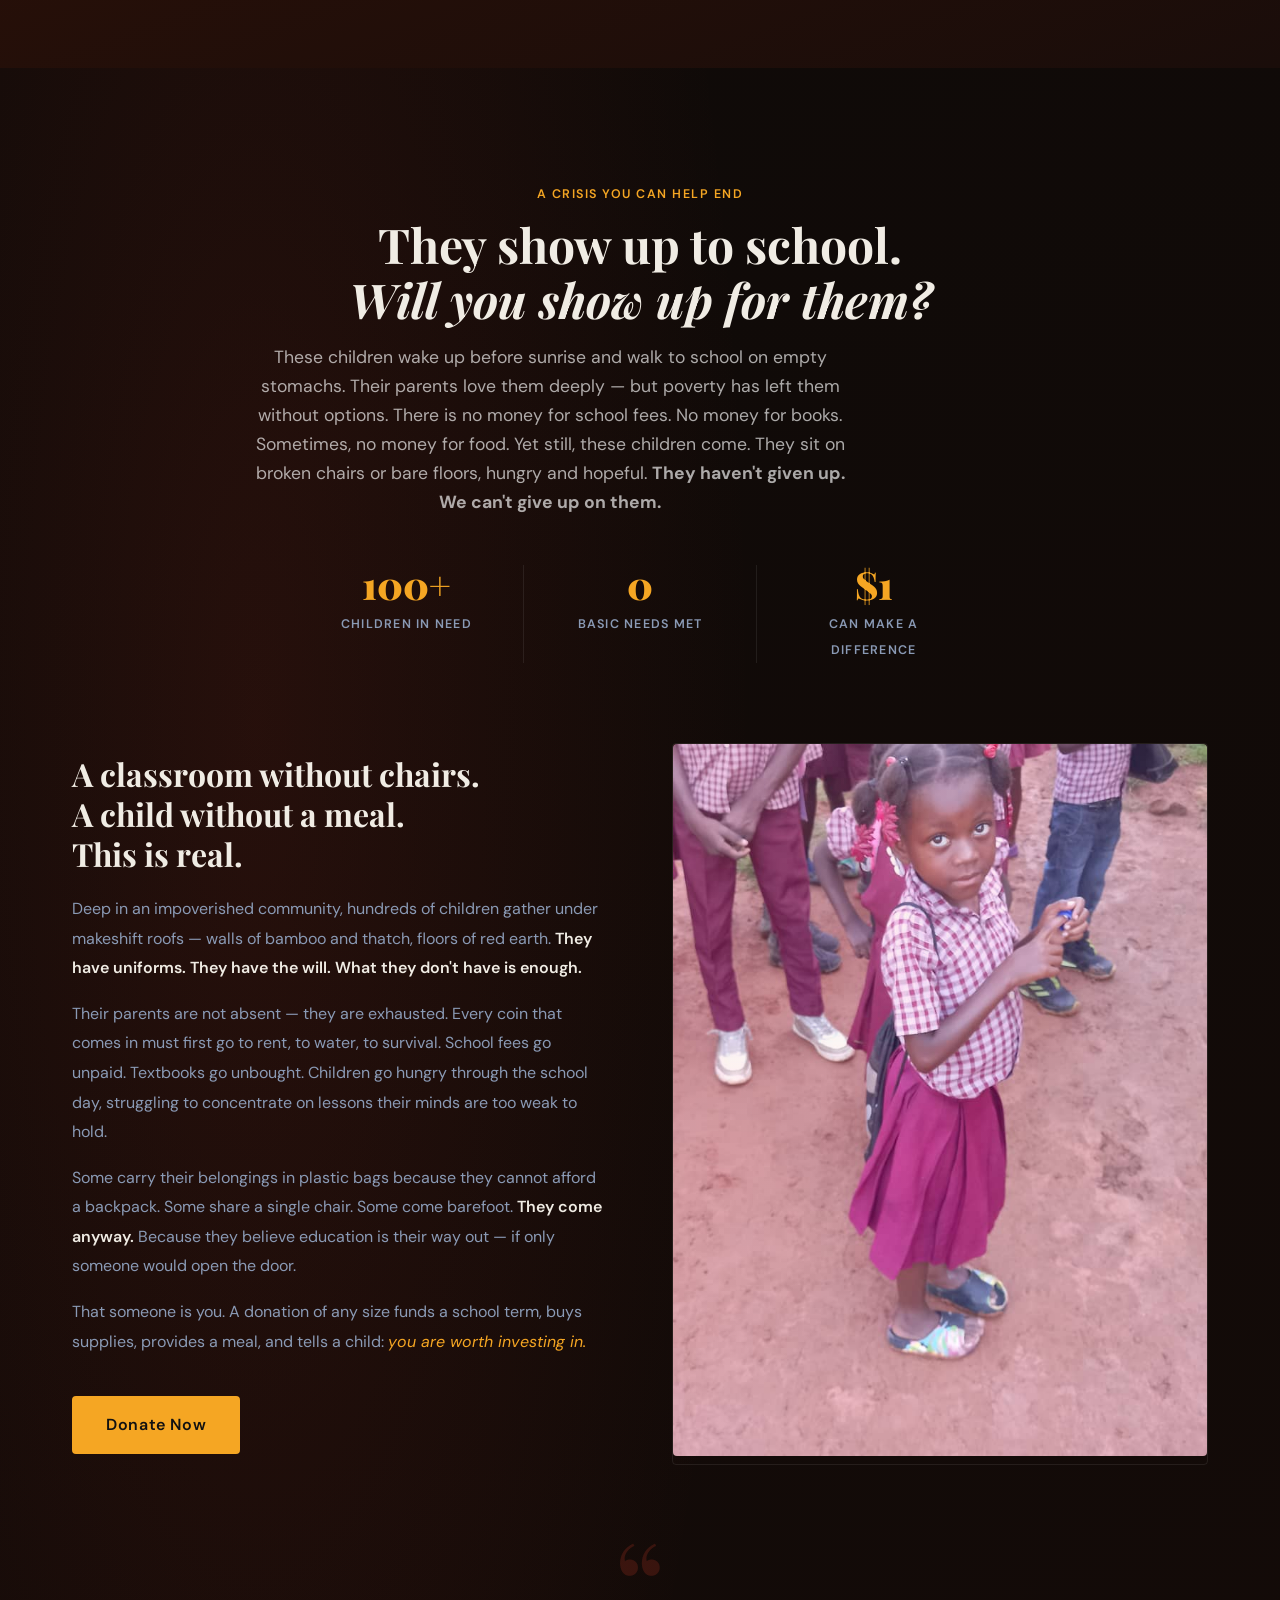
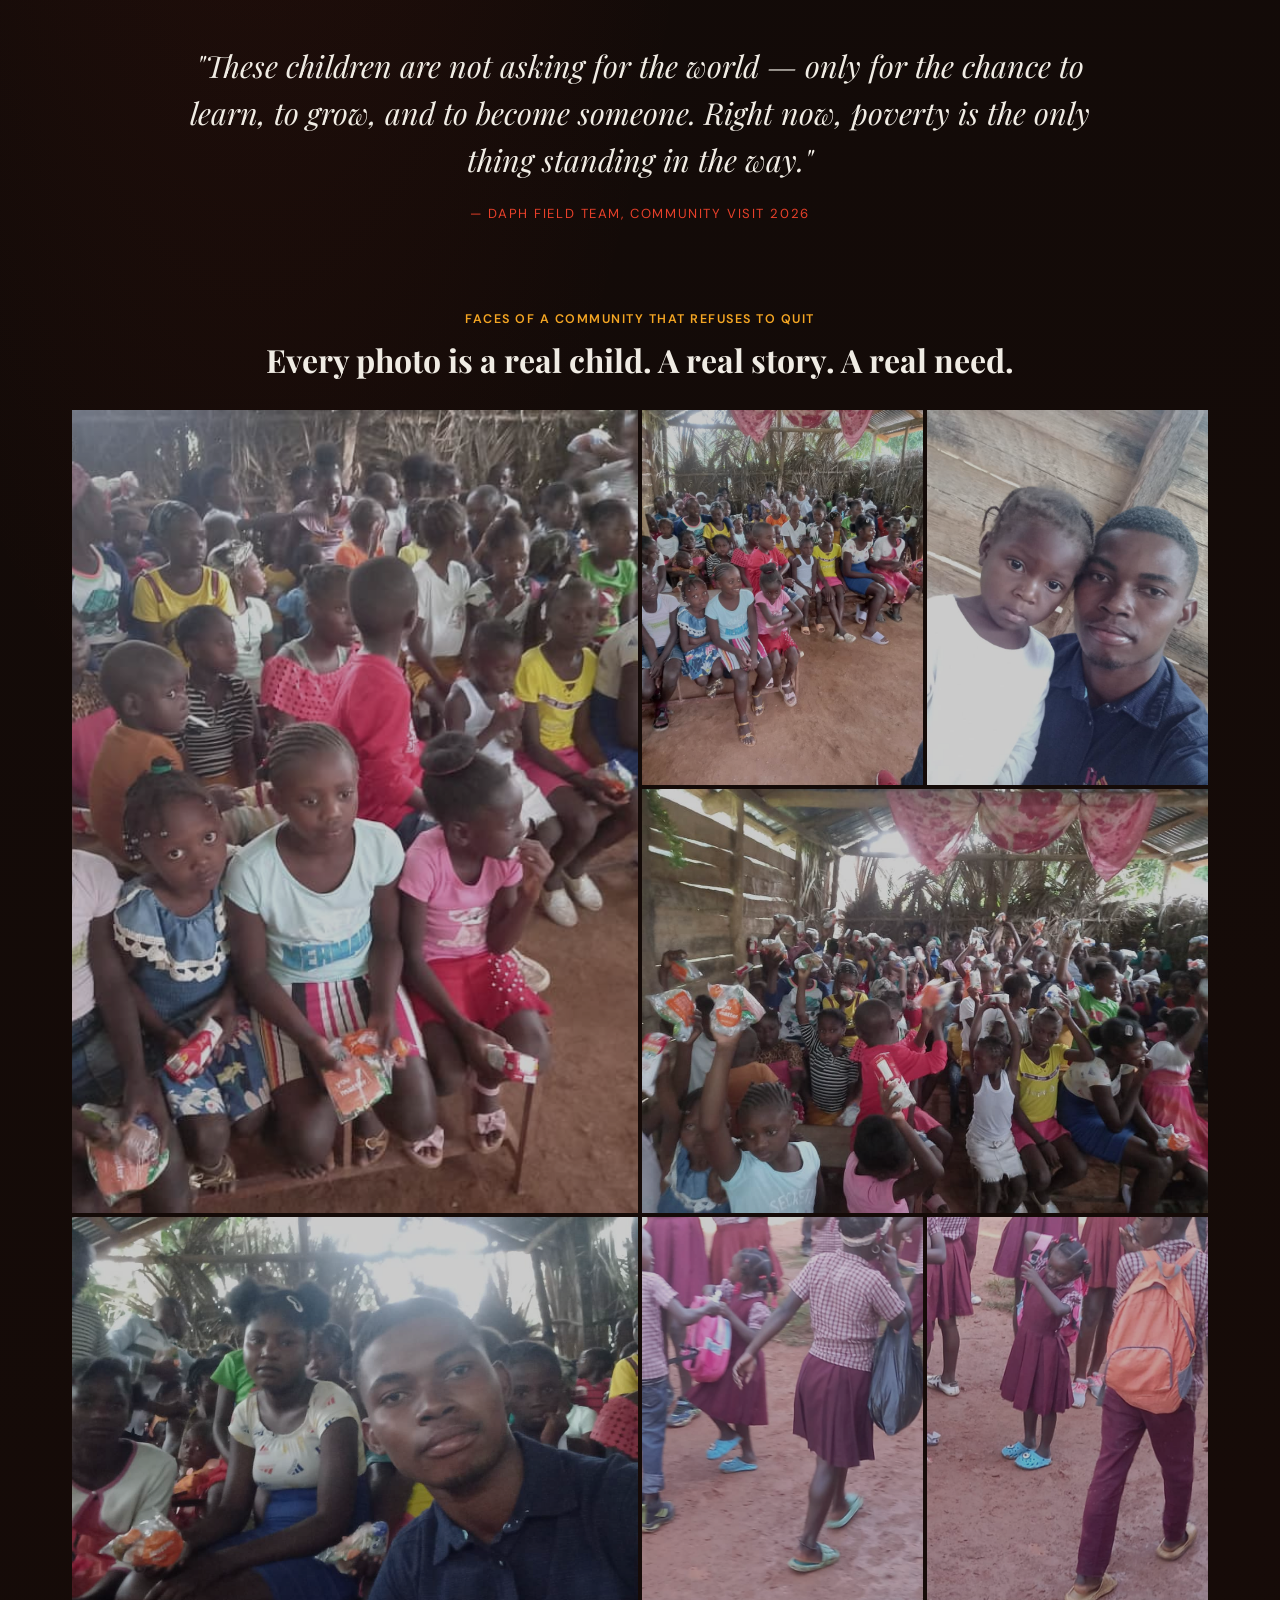
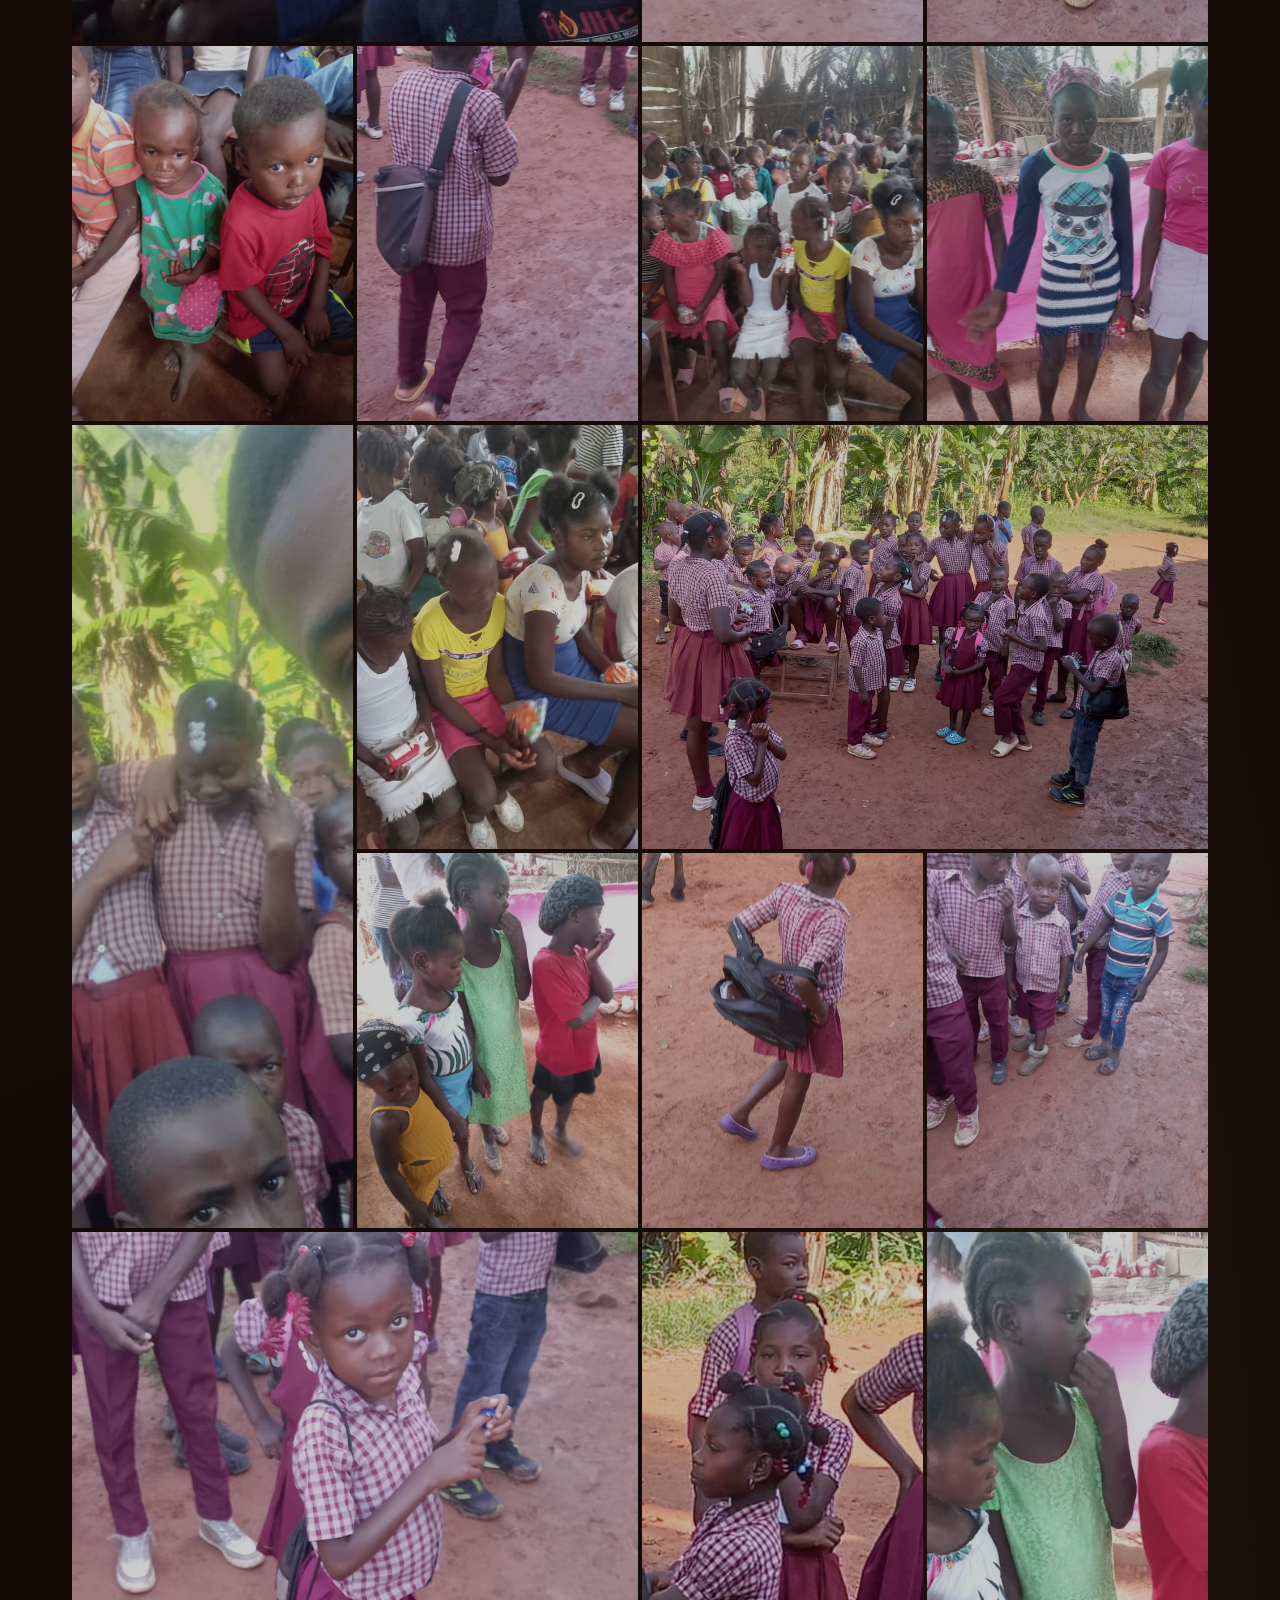
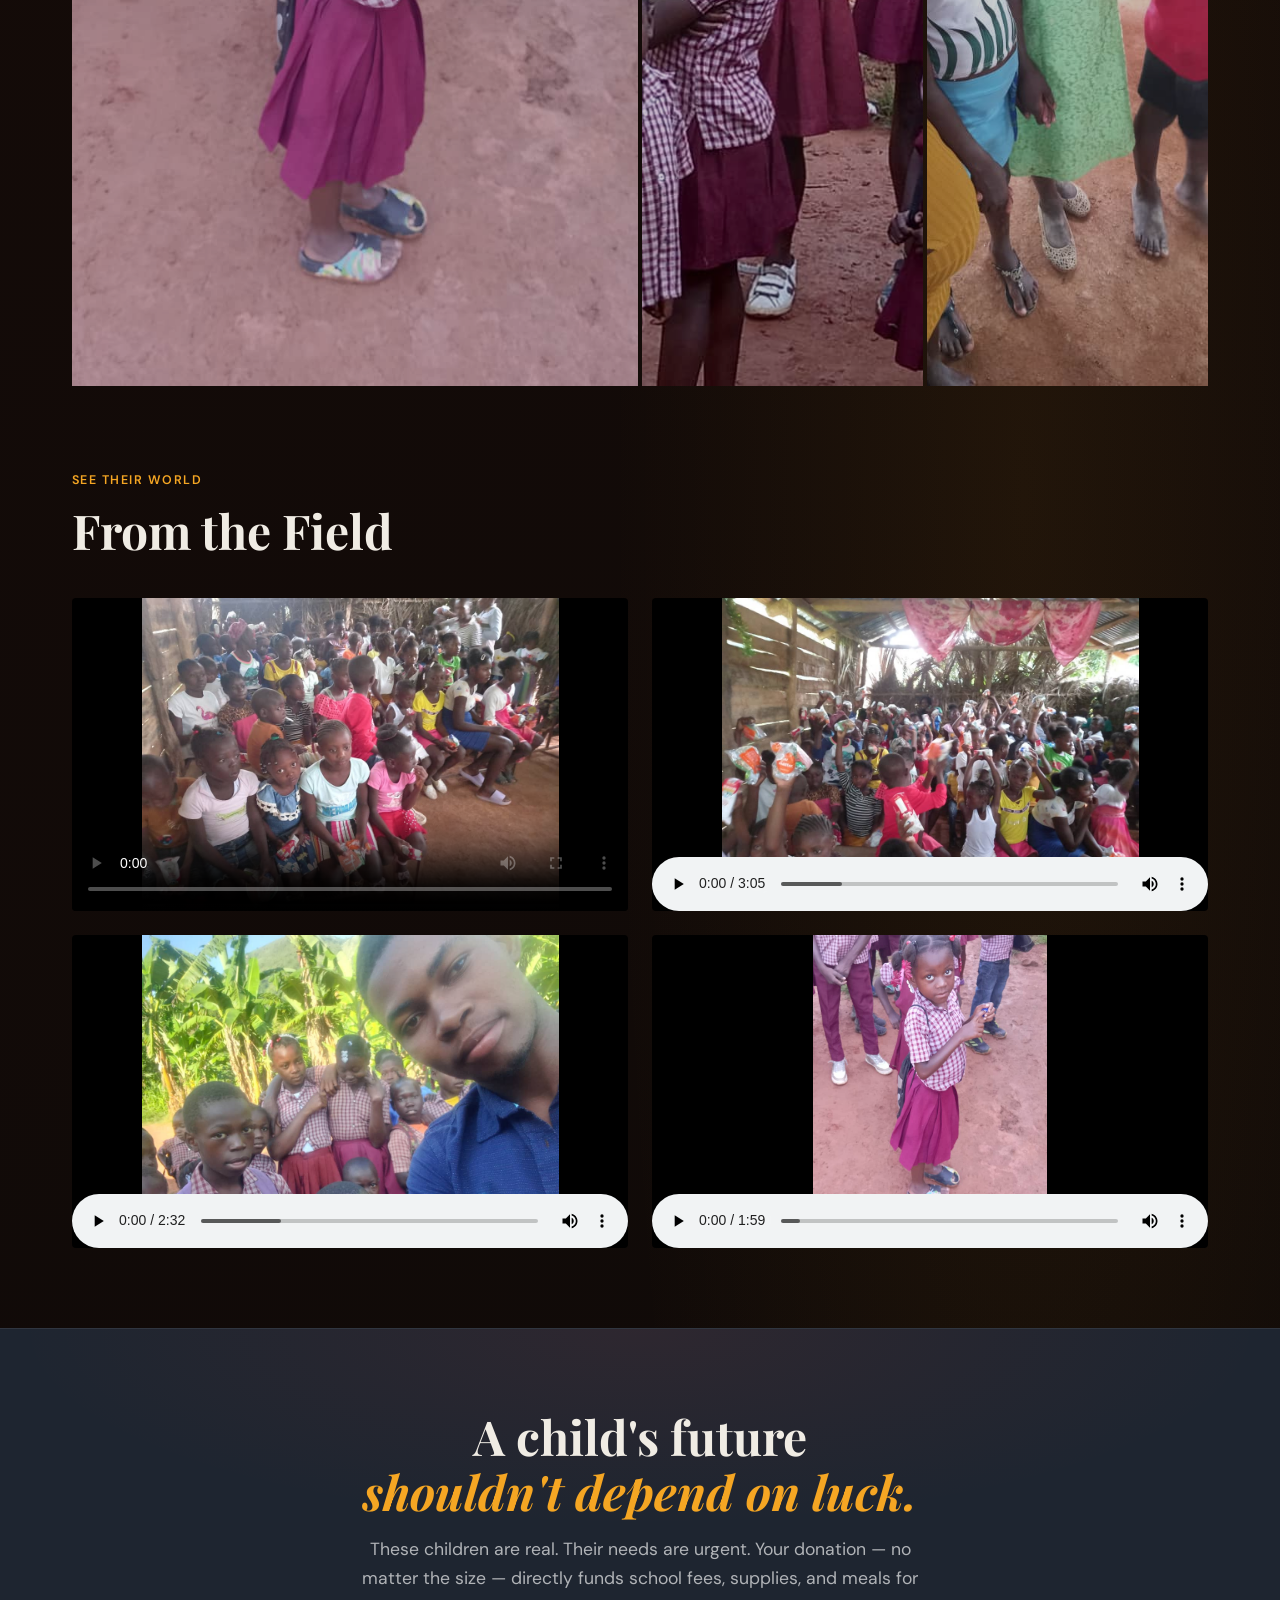
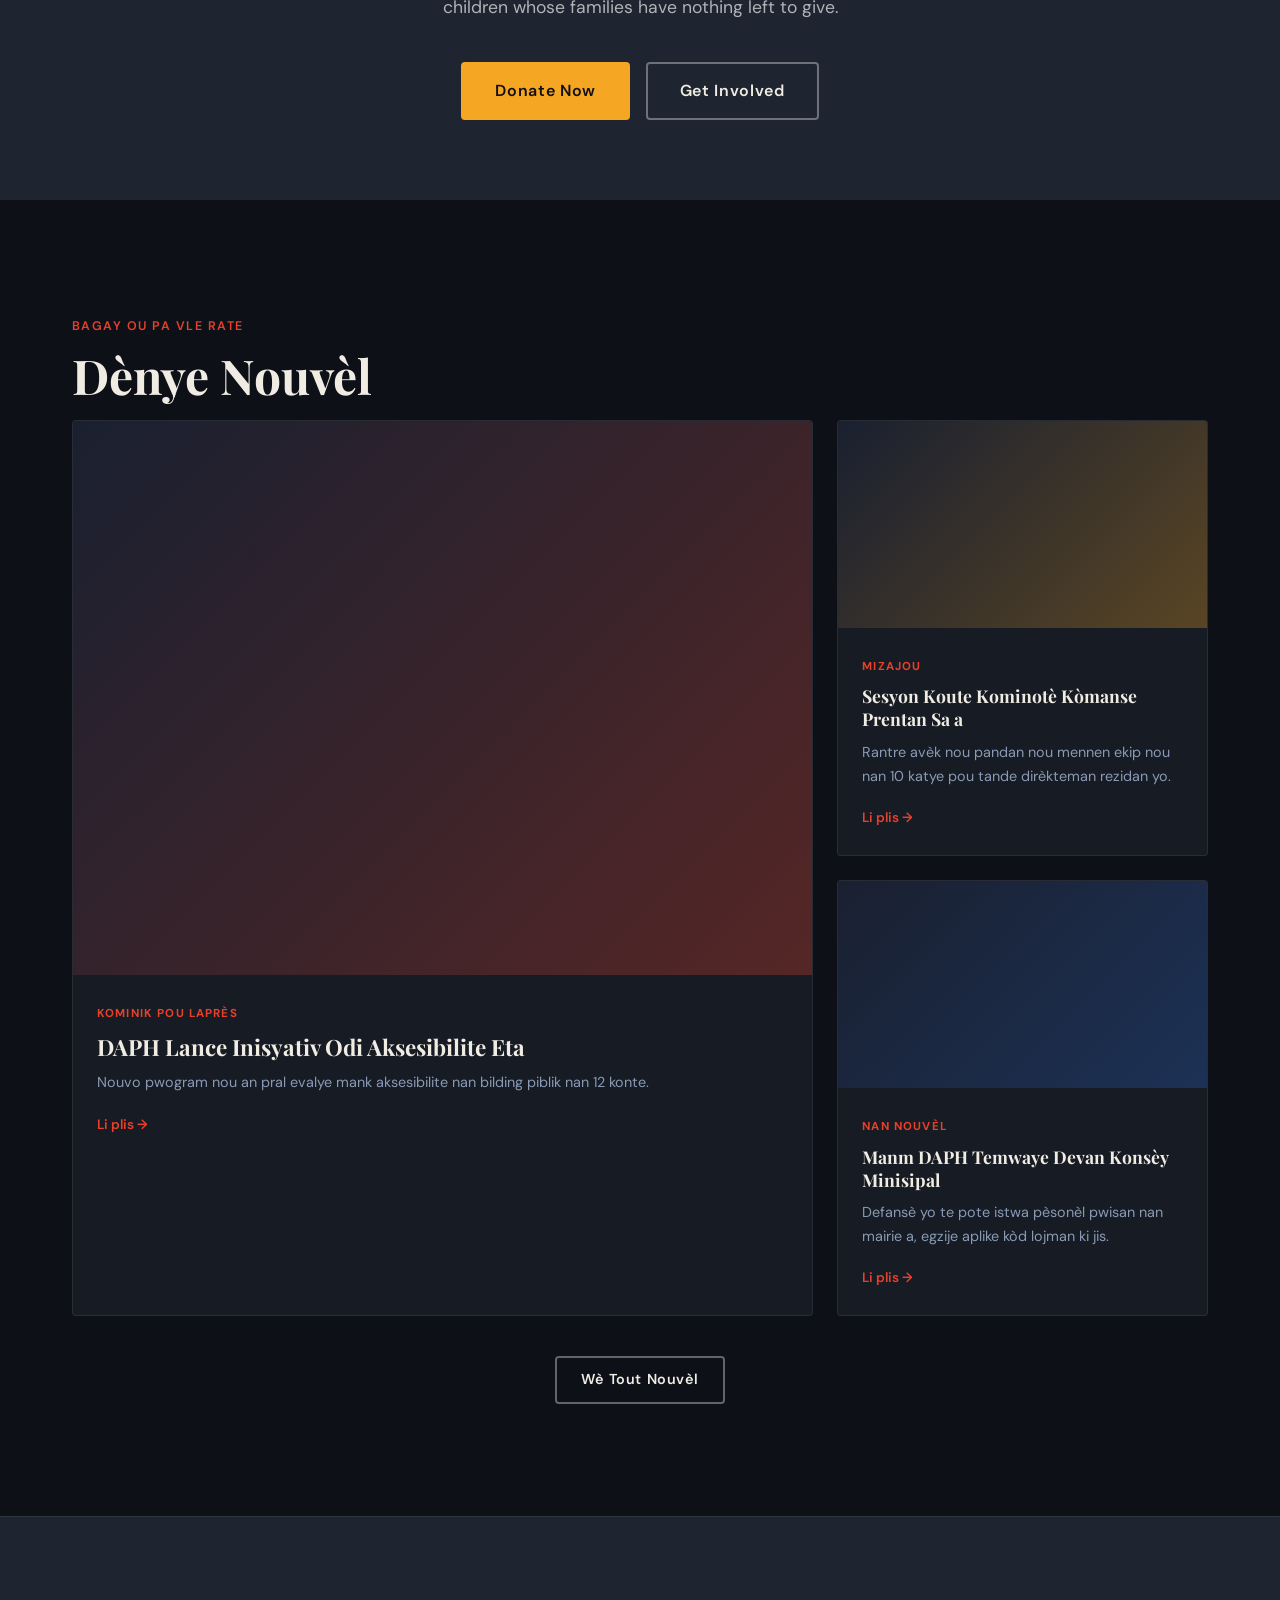
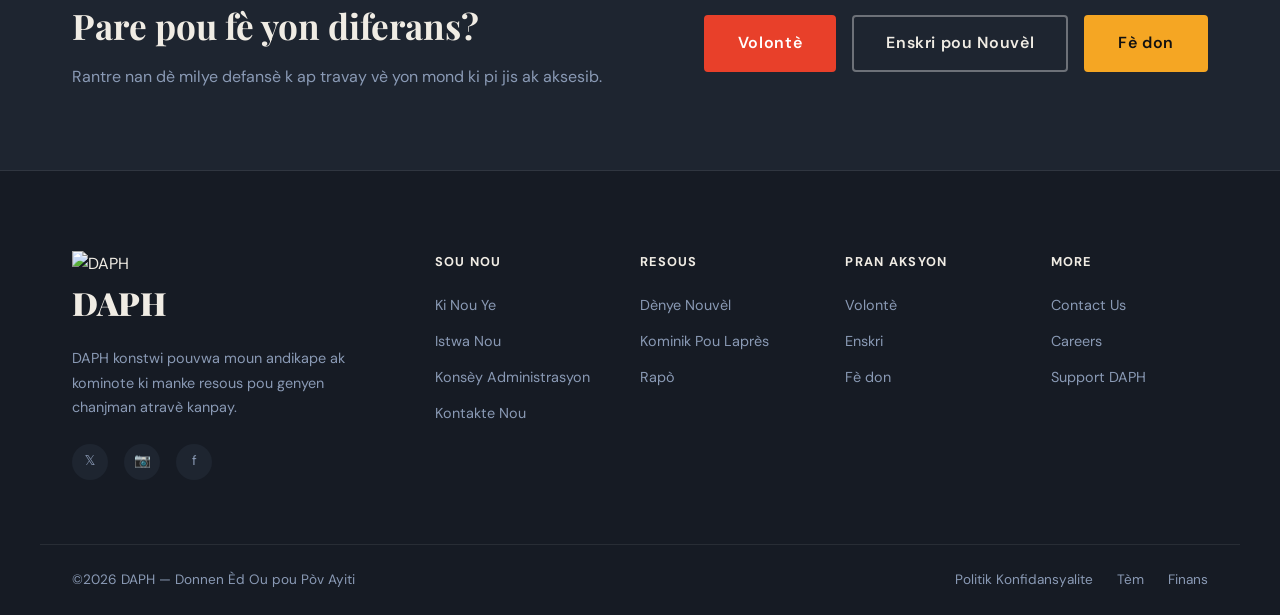
==== commit ed435903: "Slight Language change in js and index" ====
--- a/index.html
+++ b/index.html
@@ -128,7 +128,7 @@
         <div class="hero__bg"></div>
         <div class="hero__content">
           <p class="hero__eyebrow" data-i18n="hero.eyebrow">
-            Disability Advocacy &amp; Public Health
+            Donate aid to the poor of Haiti
           </p>
           <h1 class="hero__heading">
             <span data-i18n="hero.heading">Together, we rise.</span><br />
@@ -845,7 +845,7 @@
       <div class="footer__bottom">
         <div class="container footer__bottom-inner">
           <p data-i18n="footer.copy">
-            ©2026 DAPH — Disability Advocacy &amp; Public Health
+            ©2026 DAPH — Donate aid to the poor of Haiti
           </p>
           <div class="footer__legal">
             <a href="#" data-i18n="footer.privacy">Privacy Policy</a>
